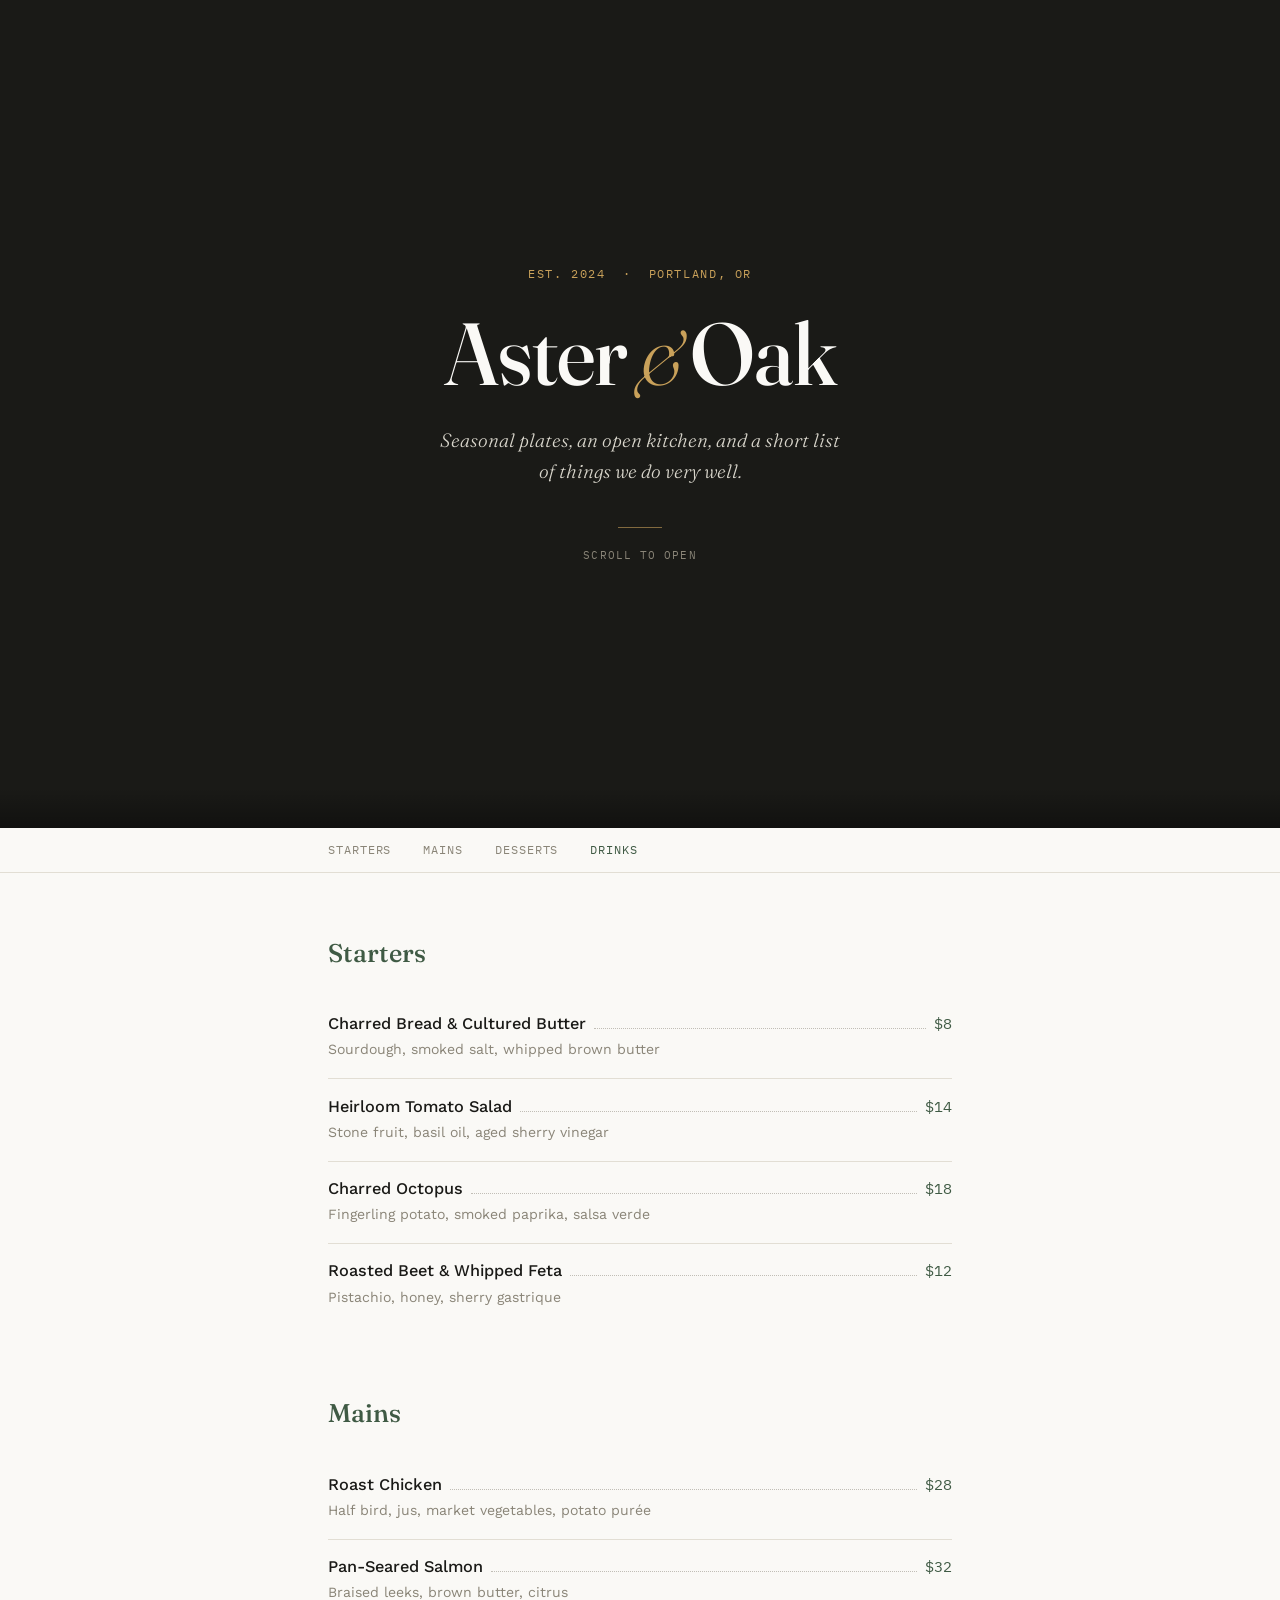
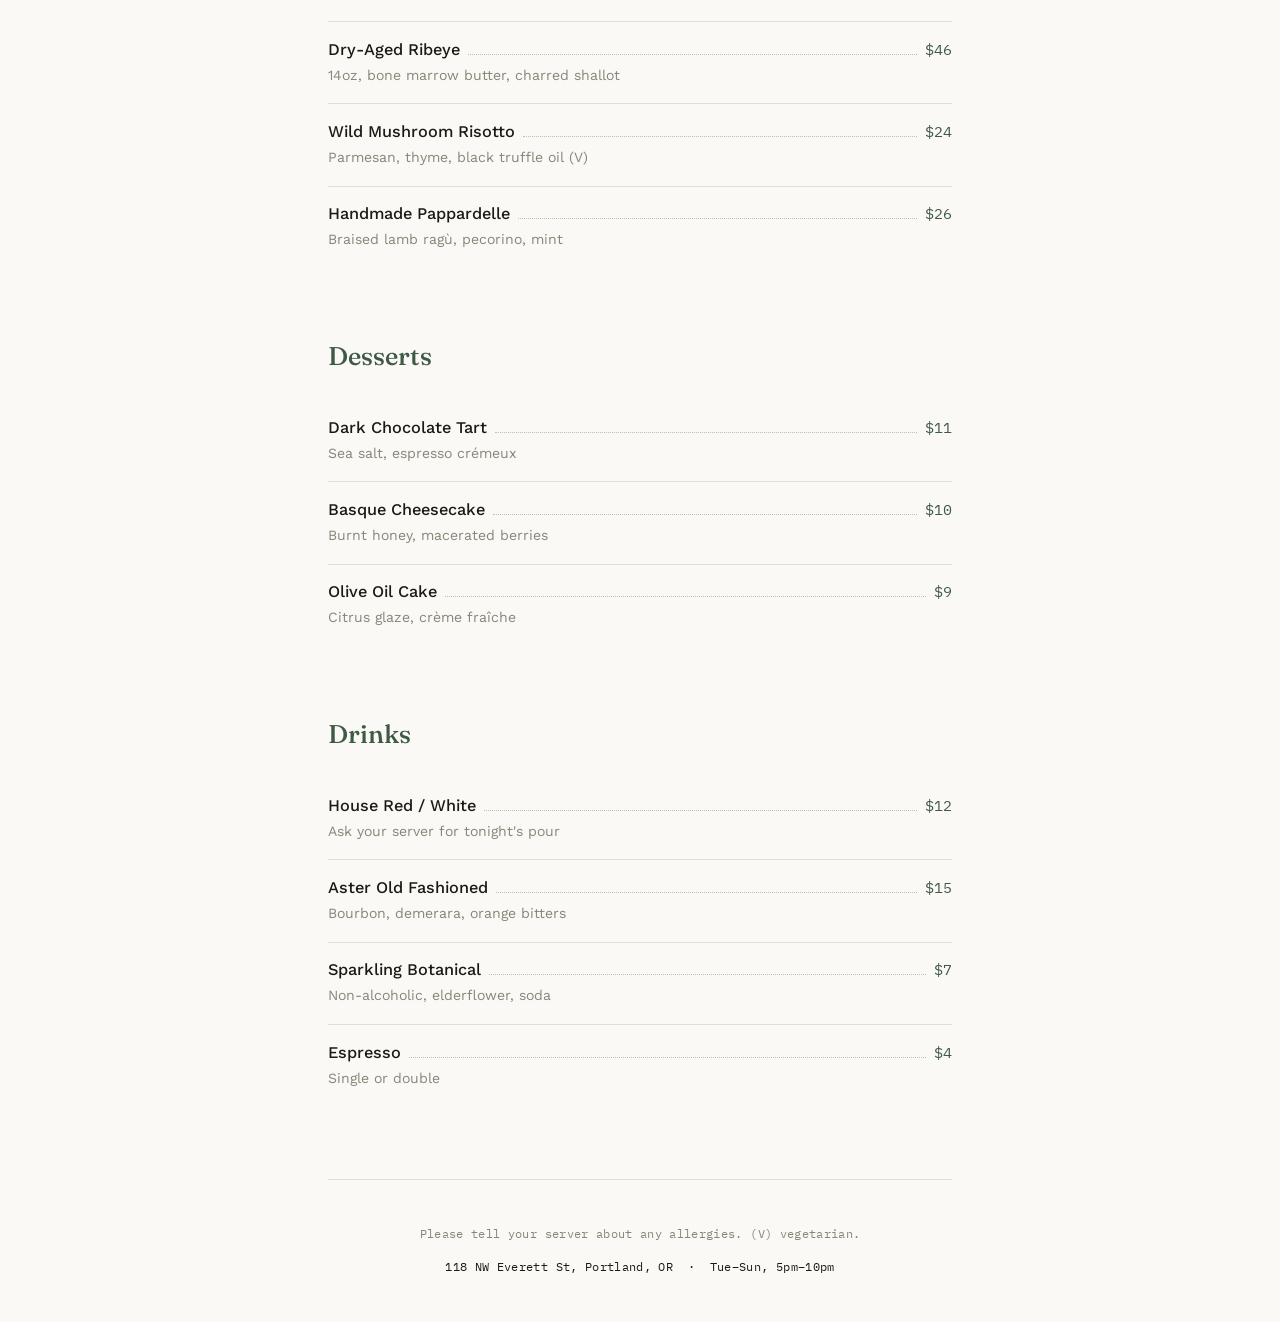
==== index.html @ d6ff68ac "my first commit for cafe" ====
<!DOCTYPE html>
<html lang="en">
<head>
<meta charset="UTF-8">
<meta name="viewport" content="width=device-width, initial-scale=1.0">
<title>Aster &amp; Oak — Menu</title>
<meta name="description" content="Menu for Aster & Oak">
<link rel="preconnect" href="https://fonts.googleapis.com">
<link rel="preconnect" href="https://fonts.gstatic.com" crossorigin>
<link href="https://fonts.googleapis.com/css2?family=Fraunces:ital,opsz,wght@0,9..144,300;0,9..144,500;0,9..144,600;1,9..144,400&family=Work+Sans:wght@400;500;600&family=IBM+Plex+Mono:wght@400;500&display=swap" rel="stylesheet">
<link rel="stylesheet" href="styles.css">
</head>
<body>

<!-- COVER -->
<header class="cover">
  <div class="cover-inner">
    <p class="eyebrow">Est. 2024 &nbsp;·&nbsp; Portland, OR</p>
    <h1 class="cover-title">Aster<span class="amp">&amp;</span>Oak</h1>
    <p class="cover-tagline">Seasonal plates, an open kitchen, and a short list of things we do very well.</p>
    <div class="cover-rule" aria-hidden="true"></div>
    <p class="cover-hint">Scroll to open</p>
  </div>
</header>

<!-- NAV -->
<nav class="menu-nav" aria-label="Menu sections">
  <div class="menu-nav-inner">
    <a href="#starters">Starters</a>
    <a href="#mains">Mains</a>
    <a href="#desserts">Desserts</a>
    <a href="#drinks">Drinks</a>
  </div>
</nav>

<!-- PAGES -->
<main class="pages">

  <section id="starters" class="menu-section">
    <h2 class="section-title">Starters</h2>
    <ul class="menu-list">
      <li class="menu-item">
        <div class="menu-item-head">
          <span class="menu-item-name">Charred Bread &amp; Cultured Butter</span>
          <span class="dots" aria-hidden="true"></span>
          <span class="menu-item-price">$8</span>
        </div>
        <p class="menu-item-desc">Sourdough, smoked salt, whipped brown butter</p>
      </li>
      <li class="menu-item">
        <div class="menu-item-head">
          <span class="menu-item-name">Heirloom Tomato Salad</span>
          <span class="dots" aria-hidden="true"></span>
          <span class="menu-item-price">$14</span>
        </div>
        <p class="menu-item-desc">Stone fruit, basil oil, aged sherry vinegar</p>
      </li>
      <li class="menu-item">
        <div class="menu-item-head">
          <span class="menu-item-name">Charred Octopus</span>
          <span class="dots" aria-hidden="true"></span>
          <span class="menu-item-price">$18</span>
        </div>
        <p class="menu-item-desc">Fingerling potato, smoked paprika, salsa verde</p>
      </li>
      <li class="menu-item">
        <div class="menu-item-head">
          <span class="menu-item-name">Roasted Beet &amp; Whipped Feta</span>
          <span class="dots" aria-hidden="true"></span>
          <span class="menu-item-price">$12</span>
        </div>
        <p class="menu-item-desc">Pistachio, honey, sherry gastrique</p>
      </li>
    </ul>
  </section>

  <section id="mains" class="menu-section">
    <h2 class="section-title">Mains</h2>
    <ul class="menu-list">
      <li class="menu-item">
        <div class="menu-item-head">
          <span class="menu-item-name">Roast Chicken</span>
          <span class="dots" aria-hidden="true"></span>
          <span class="menu-item-price">$28</span>
        </div>
        <p class="menu-item-desc">Half bird, jus, market vegetables, potato purée</p>
      </li>
      <li class="menu-item">
        <div class="menu-item-head">
          <span class="menu-item-name">Pan-Seared Salmon</span>
          <span class="dots" aria-hidden="true"></span>
          <span class="menu-item-price">$32</span>
        </div>
        <p class="menu-item-desc">Braised leeks, brown butter, citrus</p>
      </li>
      <li class="menu-item">
        <div class="menu-item-head">
          <span class="menu-item-name">Dry-Aged Ribeye</span>
          <span class="dots" aria-hidden="true"></span>
          <span class="menu-item-price">$46</span>
        </div>
        <p class="menu-item-desc">14oz, bone marrow butter, charred shallot</p>
      </li>
      <li class="menu-item">
        <div class="menu-item-head">
          <span class="menu-item-name">Wild Mushroom Risotto</span>
          <span class="dots" aria-hidden="true"></span>
          <span class="menu-item-price">$24</span>
        </div>
        <p class="menu-item-desc">Parmesan, thyme, black truffle oil (V)</p>
      </li>
      <li class="menu-item">
        <div class="menu-item-head">
          <span class="menu-item-name">Handmade Pappardelle</span>
          <span class="dots" aria-hidden="true"></span>
          <span class="menu-item-price">$26</span>
        </div>
        <p class="menu-item-desc">Braised lamb ragù, pecorino, mint</p>
      </li>
    </ul>
  </section>

  <section id="desserts" class="menu-section">
    <h2 class="section-title">Desserts</h2>
    <ul class="menu-list">
      <li class="menu-item">
        <div class="menu-item-head">
          <span class="menu-item-name">Dark Chocolate Tart</span>
          <span class="dots" aria-hidden="true"></span>
          <span class="menu-item-price">$11</span>
        </div>
        <p class="menu-item-desc">Sea salt, espresso crémeux</p>
      </li>
      <li class="menu-item">
        <div class="menu-item-head">
          <span class="menu-item-name">Basque Cheesecake</span>
          <span class="dots" aria-hidden="true"></span>
          <span class="menu-item-price">$10</span>
        </div>
        <p class="menu-item-desc">Burnt honey, macerated berries</p>
      </li>
      <li class="menu-item">
        <div class="menu-item-head">
          <span class="menu-item-name">Olive Oil Cake</span>
          <span class="dots" aria-hidden="true"></span>
          <span class="menu-item-price">$9</span>
        </div>
        <p class="menu-item-desc">Citrus glaze, crème fraîche</p>
      </li>
    </ul>
  </section>

  <section id="drinks" class="menu-section">
    <h2 class="section-title">Drinks</h2>
    <ul class="menu-list">
      <li class="menu-item">
        <div class="menu-item-head">
          <span class="menu-item-name">House Red / White</span>
          <span class="dots" aria-hidden="true"></span>
          <span class="menu-item-price">$12</span>
        </div>
        <p class="menu-item-desc">Ask your server for tonight's pour</p>
      </li>
      <li class="menu-item">
        <div class="menu-item-head">
          <span class="menu-item-name">Aster Old Fashioned</span>
          <span class="dots" aria-hidden="true"></span>
          <span class="menu-item-price">$15</span>
        </div>
        <p class="menu-item-desc">Bourbon, demerara, orange bitters</p>
      </li>
      <li class="menu-item">
        <div class="menu-item-head">
          <span class="menu-item-name">Sparkling Botanical</span>
          <span class="dots" aria-hidden="true"></span>
          <span class="menu-item-price">$7</span>
        </div>
        <p class="menu-item-desc">Non-alcoholic, elderflower, soda</p>
      </li>
      <li class="menu-item">
        <div class="menu-item-head">
          <span class="menu-item-name">Espresso</span>
          <span class="dots" aria-hidden="true"></span>
          <span class="menu-item-price">$4</span>
        </div>
        <p class="menu-item-desc">Single or double</p>
      </li>
    </ul>
  </section>

  <footer class="menu-footer">
    <p>Please tell your server about any allergies. (V) vegetarian.</p>
    <p class="menu-footer-address">118 NW Everett St, Portland, OR &nbsp;·&nbsp; Tue–Sun, 5pm–10pm</p>
  </footer>

</main>

<script src="script.js"></script>
</body>
</html>
---- styles.css ----
:root {
  --ink: #1a1a17;
  --paper: #faf9f6;
  --paper-warm: #f3f1ea;
  --accent: #3f5a44;      /* deep forest green */
  --accent-soft: #c9a15a; /* muted brass, used sparingly */
  --muted: #8a8578;
  --line: #e2ded4;
  --serif: "Fraunces", Georgia, serif;
  --sans: "Work Sans", -apple-system, BlinkMacSystemFont, sans-serif;
  --mono: "IBM Plex Mono", "Courier New", monospace;
}

* { box-sizing: border-box; }

html { scroll-behavior: smooth; }

@media (prefers-reduced-motion: reduce) {
  html { scroll-behavior: auto; }
  * { animation-duration: 0.001ms !important; animation-iteration-count: 1 !important; transition-duration: 0.001ms !important; }
}

body {
  margin: 0;
  background: var(--paper);
  color: var(--ink);
  font-family: var(--sans);
  -webkit-font-smoothing: antialiased;
}

a { color: inherit; }

/* ---------- COVER ---------- */

.cover {
  background: var(--ink);
  color: var(--paper);
  min-height: 92vh;
  display: flex;
  align-items: center;
  justify-content: center;
  padding: 8vh 1.5rem;
  position: relative;
}

.cover::after {
  /* page-edge shadow suggesting the cover is about to lift */
  content: "";
  position: absolute;
  left: 0; right: 0; bottom: 0;
  height: 40px;
  background: linear-gradient(to bottom, transparent, rgba(0,0,0,0.35));
  pointer-events: none;
}

.cover-inner {
  text-align: center;
  max-width: 32rem;
}

.eyebrow {
  font-family: var(--mono);
  font-size: 0.72rem;
  letter-spacing: 0.14em;
  text-transform: uppercase;
  color: var(--accent-soft);
  margin: 0 0 1.75rem;
}

.cover-title {
  font-family: var(--serif);
  font-weight: 500;
  font-size: clamp(3rem, 11vw, 5.5rem);
  line-height: 1;
  margin: 0;
  letter-spacing: -0.01em;
}

.cover-title .amp {
  font-style: italic;
  font-weight: 300;
  color: var(--accent-soft);
  padding: 0 0.12em;
  font-size: 0.85em;
}

.cover-tagline {
  font-family: var(--serif);
  font-style: italic;
  font-weight: 300;
  font-size: clamp(1rem, 2.4vw, 1.2rem);
  color: #d8d5cb;
  margin: 1.75rem auto 0;
  max-width: 26rem;
  line-height: 1.6;
}

.cover-rule {
  width: 44px;
  height: 1px;
  background: var(--accent-soft);
  opacity: 0.6;
  margin: 2.5rem auto 1.25rem;
}

.cover-hint {
  font-family: var(--mono);
  font-size: 0.68rem;
  letter-spacing: 0.1em;
  text-transform: uppercase;
  color: var(--muted);
  margin: 0;
}

/* ---------- NAV ---------- */

.menu-nav {
  position: sticky;
  top: 0;
  z-index: 10;
  background: var(--paper);
  border-bottom: 1px solid var(--line);
}

.menu-nav-inner {
  max-width: 42rem;
  margin: 0 auto;
  display: flex;
  gap: clamp(1rem, 4vw, 2rem);
  padding: 0.9rem 1.5rem;
  overflow-x: auto;
  -ms-overflow-style: none;
  scrollbar-width: none;
}

.menu-nav-inner::-webkit-scrollbar { display: none; }

.menu-nav-inner a {
  font-family: var(--mono);
  font-size: 0.72rem;
  letter-spacing: 0.08em;
  text-transform: uppercase;
  text-decoration: none;
  color: var(--muted);
  white-space: nowrap;
  transition: color 0.2s ease;
}

.menu-nav-inner a:hover,
.menu-nav-inner a:focus-visible {
  color: var(--accent);
}

/* ---------- PAGES ---------- */

.pages {
  max-width: 42rem;
  margin: 0 auto;
  padding: 4rem 1.5rem 2rem;
}

.menu-section {
  margin-bottom: 4.5rem;
  scroll-margin-top: 4rem;
  opacity: 0;
  transform: translateY(14px);
  animation: rise 0.6s ease forwards;
}

.menu-section:nth-of-type(1) { animation-delay: 0.02s; }
.menu-section:nth-of-type(2) { animation-delay: 0.05s; }
.menu-section:nth-of-type(3) { animation-delay: 0.08s; }
.menu-section:nth-of-type(4) { animation-delay: 0.1s; }

@keyframes rise {
  to { opacity: 1; transform: translateY(0); }
}

.section-title {
  font-family: var(--serif);
  font-weight: 500;
  font-size: 1.6rem;
  margin: 0 0 1.75rem;
  color: var(--accent);
}

.menu-list {
  list-style: none;
  margin: 0;
  padding: 0;
}

.menu-item {
  padding: 1.1rem 0;
  border-bottom: 1px solid var(--line);
}

.menu-item:last-child { border-bottom: none; }

.menu-item-head {
  display: flex;
  align-items: baseline;
  gap: 0.5rem;
}

.menu-item-name {
  font-family: var(--sans);
  font-weight: 500;
  font-size: 1.02rem;
  flex-shrink: 0;
}

.dots {
  flex: 1 1 auto;
  border-bottom: 1px dotted var(--muted);
  opacity: 0.5;
  margin-bottom: 0.28em;
  min-width: 1rem;
}

.menu-item-price {
  font-family: var(--mono);
  font-size: 0.92rem;
  flex-shrink: 0;
  color: var(--accent);
}

.menu-item-desc {
  font-family: var(--sans);
  font-weight: 400;
  font-size: 0.88rem;
  color: var(--muted);
  margin: 0.35rem 0 0;
  line-height: 1.5;
}

/* ---------- FOOTER ---------- */

.menu-footer {
  border-top: 1px solid var(--line);
  padding-top: 2rem;
  margin-top: 1rem;
  text-align: center;
  font-family: var(--mono);
  font-size: 0.72rem;
  letter-spacing: 0.03em;
  color: var(--muted);
  line-height: 1.9;
}

.menu-footer-address { color: var(--ink); }

/* ---------- FOCUS STATES ---------- */

a:focus-visible {
  outline: 2px solid var(--accent);
  outline-offset: 3px;
}
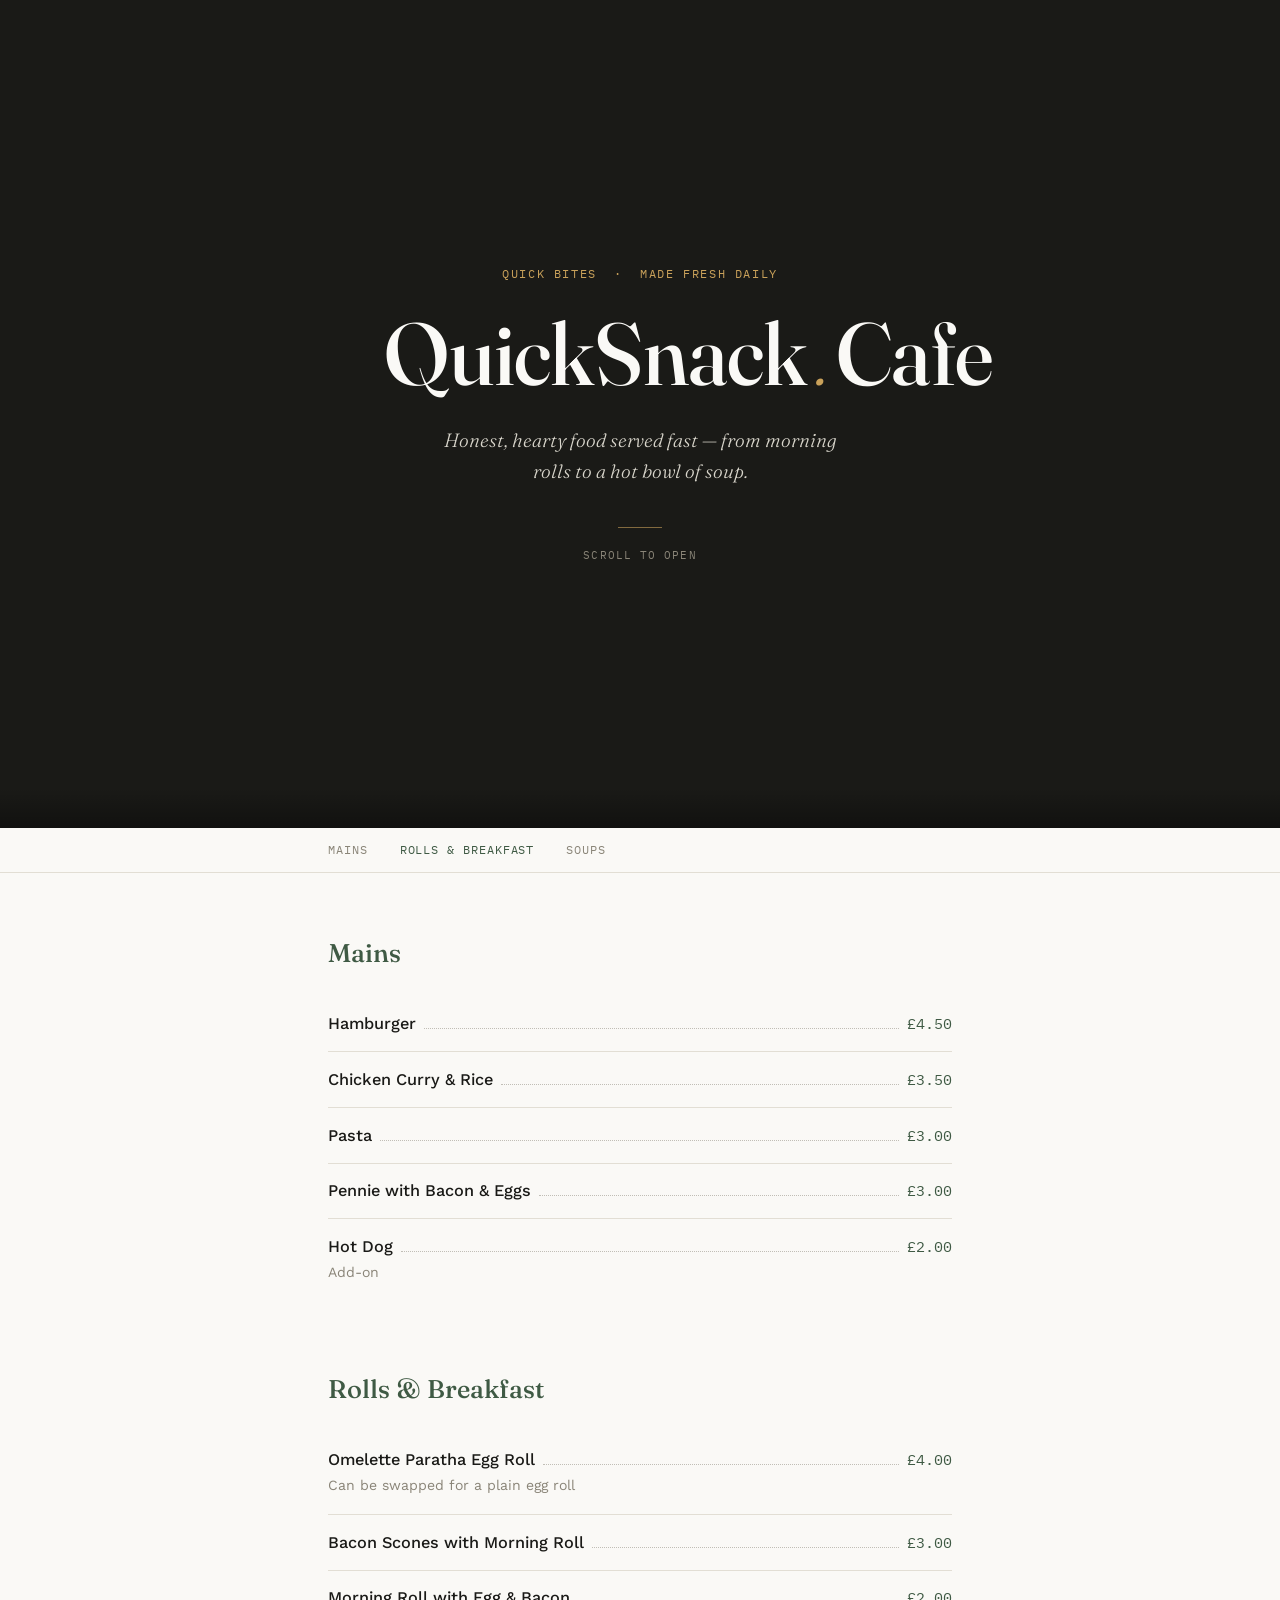
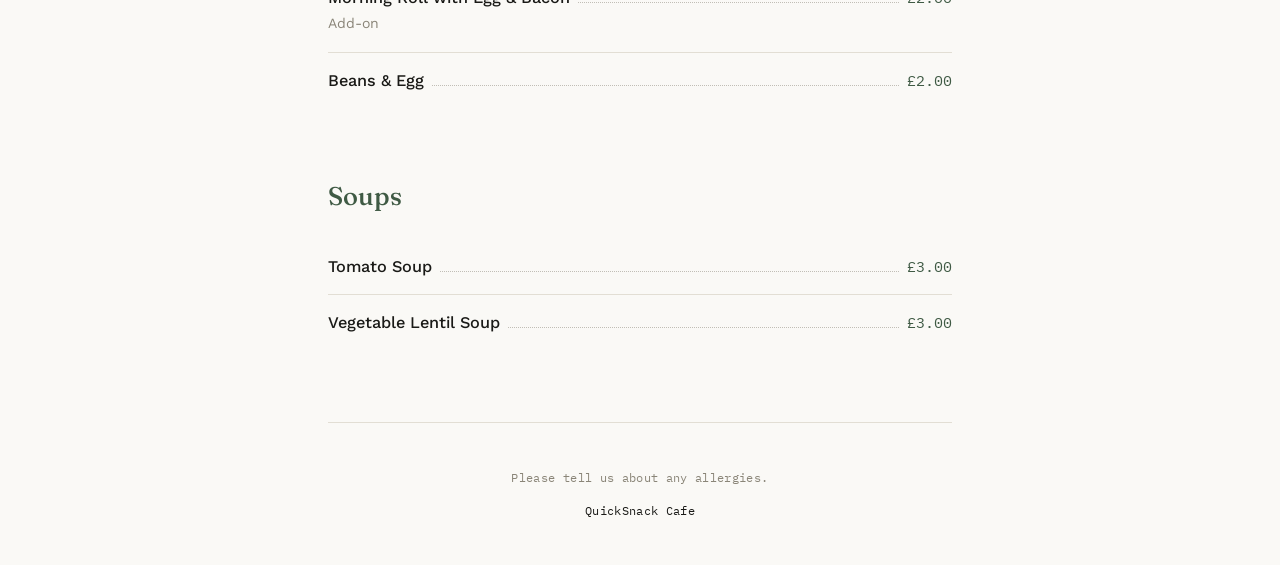
==== commit d850f366: "changes for quicksnack cafe This is my first commit with the basic changes to test static site" ====
--- a/index.html
+++ b/index.html
@@ -1,200 +1,150 @@
-<!DOCTYPE html>
+<!doctype html>
 <html lang="en">
-<head>
-<meta charset="UTF-8">
-<meta name="viewport" content="width=device-width, initial-scale=1.0">
-<title>Aster &amp; Oak — Menu</title>
-<meta name="description" content="Menu for Aster & Oak">
-<link rel="preconnect" href="https://fonts.googleapis.com">
-<link rel="preconnect" href="https://fonts.gstatic.com" crossorigin>
-<link href="https://fonts.googleapis.com/css2?family=Fraunces:ital,opsz,wght@0,9..144,300;0,9..144,500;0,9..144,600;1,9..144,400&family=Work+Sans:wght@400;500;600&family=IBM+Plex+Mono:wght@400;500&display=swap" rel="stylesheet">
-<link rel="stylesheet" href="styles.css">
-</head>
-<body>
+  <head>
+    <meta charset="UTF-8" />
+    <meta name="viewport" content="width=device-width, initial-scale=1.0" />
+    <title>QuickSnack Cafe — Menu</title>
+    <meta name="description" content="Menu for QuickSnack Cafe" />
+    <link rel="preconnect" href="https://fonts.googleapis.com" />
+    <link rel="preconnect" href="https://fonts.gstatic.com" crossorigin />
+    <link
+      href="https://fonts.googleapis.com/css2?family=Fraunces:ital,opsz,wght@0,9..144,300;0,9..144,500;0,9..144,600;1,9..144,400&family=Work+Sans:wght@400;500;600&family=IBM+Plex+Mono:wght@400;500&display=swap"
+      rel="stylesheet"
+    />
+    <link rel="stylesheet" href="styles.css" />
+  </head>
+  <body>
+    <!-- COVER -->
+    <header class="cover">
+      <div class="cover-inner">
+        <p class="eyebrow">Quick bites &nbsp;·&nbsp; Made fresh daily</p>
+        <h1 class="cover-title">QuickSnack<span class="amp">.</span>Cafe</h1>
+        <p class="cover-tagline">
+          Honest, hearty food served fast — from morning rolls to a hot bowl of
+          soup.
+        </p>
+        <div class="cover-rule" aria-hidden="true"></div>
+        <p class="cover-hint">Scroll to open</p>
+      </div>
+    </header>
 
-<!-- COVER -->
-<header class="cover">
-  <div class="cover-inner">
-    <p class="eyebrow">Est. 2024 &nbsp;·&nbsp; Portland, OR</p>
-    <h1 class="cover-title">Aster<span class="amp">&amp;</span>Oak</h1>
-    <p class="cover-tagline">Seasonal plates, an open kitchen, and a short list of things we do very well.</p>
-    <div class="cover-rule" aria-hidden="true"></div>
-    <p class="cover-hint">Scroll to open</p>
-  </div>
-</header>
+    <!-- NAV -->
+    <nav class="menu-nav" aria-label="Menu sections">
+      <div class="menu-nav-inner">
+        <a href="#mains">Mains</a>
+        <a href="#rolls">Rolls &amp; Breakfast</a>
+        <a href="#soups">Soups</a>
+      </div>
+    </nav>
 
-<!-- NAV -->
-<nav class="menu-nav" aria-label="Menu sections">
-  <div class="menu-nav-inner">
-    <a href="#starters">Starters</a>
-    <a href="#mains">Mains</a>
-    <a href="#desserts">Desserts</a>
-    <a href="#drinks">Drinks</a>
-  </div>
-</nav>
+    <!-- PAGES -->
+    <main class="pages">
+      <section id="mains" class="menu-section">
+        <h2 class="section-title">Mains</h2>
+        <ul class="menu-list">
+          <li class="menu-item">
+            <div class="menu-item-head">
+              <span class="menu-item-name">Hamburger</span>
+              <span class="dots" aria-hidden="true"></span>
+              <span class="menu-item-price">£4.50</span>
+            </div>
+          </li>
+          <li class="menu-item">
+            <div class="menu-item-head">
+              <span class="menu-item-name">Chicken Curry &amp; Rice</span>
+              <span class="dots" aria-hidden="true"></span>
+              <span class="menu-item-price">£3.50</span>
+            </div>
+          </li>
+          <li class="menu-item">
+            <div class="menu-item-head">
+              <span class="menu-item-name">Pasta</span>
+              <span class="dots" aria-hidden="true"></span>
+              <span class="menu-item-price">£3.00</span>
+            </div>
+          </li>
+          <li class="menu-item">
+            <div class="menu-item-head">
+              <span class="menu-item-name">Pennie with Bacon &amp; Eggs</span>
+              <span class="dots" aria-hidden="true"></span>
+              <span class="menu-item-price">£3.00</span>
+            </div>
+          </li>
+          <li class="menu-item">
+            <div class="menu-item-head">
+              <span class="menu-item-name">Hot Dog</span>
+              <span class="dots" aria-hidden="true"></span>
+              <span class="menu-item-price">£2.00</span>
+            </div>
+            <p class="menu-item-desc">Add-on</p>
+          </li>
+        </ul>
+      </section>
 
-<!-- PAGES -->
-<main class="pages">
+      <section id="rolls" class="menu-section">
+        <h2 class="section-title">Rolls &amp; Breakfast</h2>
+        <ul class="menu-list">
+          <li class="menu-item">
+            <div class="menu-item-head">
+              <span class="menu-item-name">Omelette Paratha Egg Roll</span>
+              <span class="dots" aria-hidden="true"></span>
+              <span class="menu-item-price">£4.00</span>
+            </div>
+            <p class="menu-item-desc">Can be swapped for a plain egg roll</p>
+          </li>
+          <li class="menu-item">
+            <div class="menu-item-head">
+              <span class="menu-item-name">Bacon Scones with Morning Roll</span>
+              <span class="dots" aria-hidden="true"></span>
+              <span class="menu-item-price">£3.00</span>
+            </div>
+          </li>
+          <li class="menu-item">
+            <div class="menu-item-head">
+              <span class="menu-item-name"
+                >Morning Roll with Egg &amp; Bacon</span
+              >
+              <span class="dots" aria-hidden="true"></span>
+              <span class="menu-item-price">£2.00</span>
+            </div>
+            <p class="menu-item-desc">Add-on</p>
+          </li>
+          <li class="menu-item">
+            <div class="menu-item-head">
+              <span class="menu-item-name">Beans &amp; Egg</span>
+              <span class="dots" aria-hidden="true"></span>
+              <span class="menu-item-price">£2.00</span>
+            </div>
+          </li>
+        </ul>
+      </section>
 
-  <section id="starters" class="menu-section">
-    <h2 class="section-title">Starters</h2>
-    <ul class="menu-list">
-      <li class="menu-item">
-        <div class="menu-item-head">
-          <span class="menu-item-name">Charred Bread &amp; Cultured Butter</span>
-          <span class="dots" aria-hidden="true"></span>
-          <span class="menu-item-price">$8</span>
-        </div>
-        <p class="menu-item-desc">Sourdough, smoked salt, whipped brown butter</p>
-      </li>
-      <li class="menu-item">
-        <div class="menu-item-head">
-          <span class="menu-item-name">Heirloom Tomato Salad</span>
-          <span class="dots" aria-hidden="true"></span>
-          <span class="menu-item-price">$14</span>
-        </div>
-        <p class="menu-item-desc">Stone fruit, basil oil, aged sherry vinegar</p>
-      </li>
-      <li class="menu-item">
-        <div class="menu-item-head">
-          <span class="menu-item-name">Charred Octopus</span>
-          <span class="dots" aria-hidden="true"></span>
-          <span class="menu-item-price">$18</span>
-        </div>
-        <p class="menu-item-desc">Fingerling potato, smoked paprika, salsa verde</p>
-      </li>
-      <li class="menu-item">
-        <div class="menu-item-head">
-          <span class="menu-item-name">Roasted Beet &amp; Whipped Feta</span>
-          <span class="dots" aria-hidden="true"></span>
-          <span class="menu-item-price">$12</span>
-        </div>
-        <p class="menu-item-desc">Pistachio, honey, sherry gastrique</p>
-      </li>
-    </ul>
-  </section>
+      <section id="soups" class="menu-section">
+        <h2 class="section-title">Soups</h2>
+        <ul class="menu-list">
+          <li class="menu-item">
+            <div class="menu-item-head">
+              <span class="menu-item-name">Tomato Soup</span>
+              <span class="dots" aria-hidden="true"></span>
+              <span class="menu-item-price">£3.00</span>
+            </div>
+          </li>
+          <li class="menu-item">
+            <div class="menu-item-head">
+              <span class="menu-item-name">Vegetable Lentil Soup</span>
+              <span class="dots" aria-hidden="true"></span>
+              <span class="menu-item-price">£3.00</span>
+            </div>
+          </li>
+        </ul>
+      </section>
 
-  <section id="mains" class="menu-section">
-    <h2 class="section-title">Mains</h2>
-    <ul class="menu-list">
-      <li class="menu-item">
-        <div class="menu-item-head">
-          <span class="menu-item-name">Roast Chicken</span>
-          <span class="dots" aria-hidden="true"></span>
-          <span class="menu-item-price">$28</span>
-        </div>
-        <p class="menu-item-desc">Half bird, jus, market vegetables, potato purée</p>
-      </li>
-      <li class="menu-item">
-        <div class="menu-item-head">
-          <span class="menu-item-name">Pan-Seared Salmon</span>
-          <span class="dots" aria-hidden="true"></span>
-          <span class="menu-item-price">$32</span>
-        </div>
-        <p class="menu-item-desc">Braised leeks, brown butter, citrus</p>
-      </li>
-      <li class="menu-item">
-        <div class="menu-item-head">
-          <span class="menu-item-name">Dry-Aged Ribeye</span>
-          <span class="dots" aria-hidden="true"></span>
-          <span class="menu-item-price">$46</span>
-        </div>
-        <p class="menu-item-desc">14oz, bone marrow butter, charred shallot</p>
-      </li>
-      <li class="menu-item">
-        <div class="menu-item-head">
-          <span class="menu-item-name">Wild Mushroom Risotto</span>
-          <span class="dots" aria-hidden="true"></span>
-          <span class="menu-item-price">$24</span>
-        </div>
-        <p class="menu-item-desc">Parmesan, thyme, black truffle oil (V)</p>
-      </li>
-      <li class="menu-item">
-        <div class="menu-item-head">
-          <span class="menu-item-name">Handmade Pappardelle</span>
-          <span class="dots" aria-hidden="true"></span>
-          <span class="menu-item-price">$26</span>
-        </div>
-        <p class="menu-item-desc">Braised lamb ragù, pecorino, mint</p>
-      </li>
-    </ul>
-  </section>
+      <footer class="menu-footer">
+        <p>Please tell us about any allergies.</p>
+        <p class="menu-footer-address">QuickSnack Cafe</p>
+      </footer>
+    </main>
 
-  <section id="desserts" class="menu-section">
-    <h2 class="section-title">Desserts</h2>
-    <ul class="menu-list">
-      <li class="menu-item">
-        <div class="menu-item-head">
-          <span class="menu-item-name">Dark Chocolate Tart</span>
-          <span class="dots" aria-hidden="true"></span>
-          <span class="menu-item-price">$11</span>
-        </div>
-        <p class="menu-item-desc">Sea salt, espresso crémeux</p>
-      </li>
-      <li class="menu-item">
-        <div class="menu-item-head">
-          <span class="menu-item-name">Basque Cheesecake</span>
-          <span class="dots" aria-hidden="true"></span>
-          <span class="menu-item-price">$10</span>
-        </div>
-        <p class="menu-item-desc">Burnt honey, macerated berries</p>
-      </li>
-      <li class="menu-item">
-        <div class="menu-item-head">
-          <span class="menu-item-name">Olive Oil Cake</span>
-          <span class="dots" aria-hidden="true"></span>
-          <span class="menu-item-price">$9</span>
-        </div>
-        <p class="menu-item-desc">Citrus glaze, crème fraîche</p>
-      </li>
-    </ul>
-  </section>
-
-  <section id="drinks" class="menu-section">
-    <h2 class="section-title">Drinks</h2>
-    <ul class="menu-list">
-      <li class="menu-item">
-        <div class="menu-item-head">
-          <span class="menu-item-name">House Red / White</span>
-          <span class="dots" aria-hidden="true"></span>
-          <span class="menu-item-price">$12</span>
-        </div>
-        <p class="menu-item-desc">Ask your server for tonight's pour</p>
-      </li>
-      <li class="menu-item">
-        <div class="menu-item-head">
-          <span class="menu-item-name">Aster Old Fashioned</span>
-          <span class="dots" aria-hidden="true"></span>
-          <span class="menu-item-price">$15</span>
-        </div>
-        <p class="menu-item-desc">Bourbon, demerara, orange bitters</p>
-      </li>
-      <li class="menu-item">
-        <div class="menu-item-head">
-          <span class="menu-item-name">Sparkling Botanical</span>
-          <span class="dots" aria-hidden="true"></span>
-          <span class="menu-item-price">$7</span>
-        </div>
-        <p class="menu-item-desc">Non-alcoholic, elderflower, soda</p>
-      </li>
-      <li class="menu-item">
-        <div class="menu-item-head">
-          <span class="menu-item-name">Espresso</span>
-          <span class="dots" aria-hidden="true"></span>
-          <span class="menu-item-price">$4</span>
-        </div>
-        <p class="menu-item-desc">Single or double</p>
-      </li>
-    </ul>
-  </section>
-
-  <footer class="menu-footer">
-    <p>Please tell your server about any allergies. (V) vegetarian.</p>
-    <p class="menu-footer-address">118 NW Everett St, Portland, OR &nbsp;·&nbsp; Tue–Sun, 5pm–10pm</p>
-  </footer>
-
-</main>
-
-<script src="script.js"></script>
-</body>
+    <script src="script.js"></script>
+  </body>
 </html>
--- a/styles.css
+++ b/styles.css
@@ -2,7 +2,7 @@
   --ink: #1a1a17;
   --paper: #faf9f6;
   --paper-warm: #f3f1ea;
-  --accent: #3f5a44;      /* deep forest green */
+  --accent: #3f5a44; /* deep forest green */
   --accent-soft: #c9a15a; /* muted brass, used sparingly */
   --muted: #8a8578;
   --line: #e2ded4;
@@ -11,13 +11,23 @@
   --mono: "IBM Plex Mono", "Courier New", monospace;
 }
 
-* { box-sizing: border-box; }
-
-html { scroll-behavior: smooth; }
+* {
+  box-sizing: border-box;
+}
+
+html {
+  scroll-behavior: smooth;
+}
 
 @media (prefers-reduced-motion: reduce) {
-  html { scroll-behavior: auto; }
-  * { animation-duration: 0.001ms !important; animation-iteration-count: 1 !important; transition-duration: 0.001ms !important; }
+  html {
+    scroll-behavior: auto;
+  }
+  * {
+    animation-duration: 0.001ms !important;
+    animation-iteration-count: 1 !important;
+    transition-duration: 0.001ms !important;
+  }
 }
 
 body {
@@ -28,7 +38,9 @@
   -webkit-font-smoothing: antialiased;
 }
 
-a { color: inherit; }
+a {
+  color: inherit;
+}
 
 /* ---------- COVER ---------- */
 
@@ -47,9 +59,11 @@
   /* page-edge shadow suggesting the cover is about to lift */
   content: "";
   position: absolute;
-  left: 0; right: 0; bottom: 0;
+  left: 0;
+  right: 0;
+  bottom: 0;
   height: 40px;
-  background: linear-gradient(to bottom, transparent, rgba(0,0,0,0.35));
+  background: linear-gradient(to bottom, transparent, rgba(0, 0, 0, 0.35));
   pointer-events: none;
 }
 
@@ -133,7 +147,9 @@
   scrollbar-width: none;
 }
 
-.menu-nav-inner::-webkit-scrollbar { display: none; }
+.menu-nav-inner::-webkit-scrollbar {
+  display: none;
+}
 
 .menu-nav-inner a {
   font-family: var(--mono);
@@ -167,13 +183,24 @@
   animation: rise 0.6s ease forwards;
 }
 
-.menu-section:nth-of-type(1) { animation-delay: 0.02s; }
-.menu-section:nth-of-type(2) { animation-delay: 0.05s; }
-.menu-section:nth-of-type(3) { animation-delay: 0.08s; }
-.menu-section:nth-of-type(4) { animation-delay: 0.1s; }
+.menu-section:nth-of-type(1) {
+  animation-delay: 0.02s;
+}
+.menu-section:nth-of-type(2) {
+  animation-delay: 0.05s;
+}
+.menu-section:nth-of-type(3) {
+  animation-delay: 0.08s;
+}
+.menu-section:nth-of-type(4) {
+  animation-delay: 0.1s;
+}
 
 @keyframes rise {
-  to { opacity: 1; transform: translateY(0); }
+  to {
+    opacity: 1;
+    transform: translateY(0);
+  }
 }
 
 .section-title {
@@ -195,7 +222,9 @@
   border-bottom: 1px solid var(--line);
 }
 
-.menu-item:last-child { border-bottom: none; }
+.menu-item:last-child {
+  border-bottom: none;
+}
 
 .menu-item-head {
   display: flex;
@@ -248,7 +277,9 @@
   line-height: 1.9;
 }
 
-.menu-footer-address { color: var(--ink); }
+.menu-footer-address {
+  color: var(--ink);
+}
 
 /* ---------- FOCUS STATES ---------- */
 
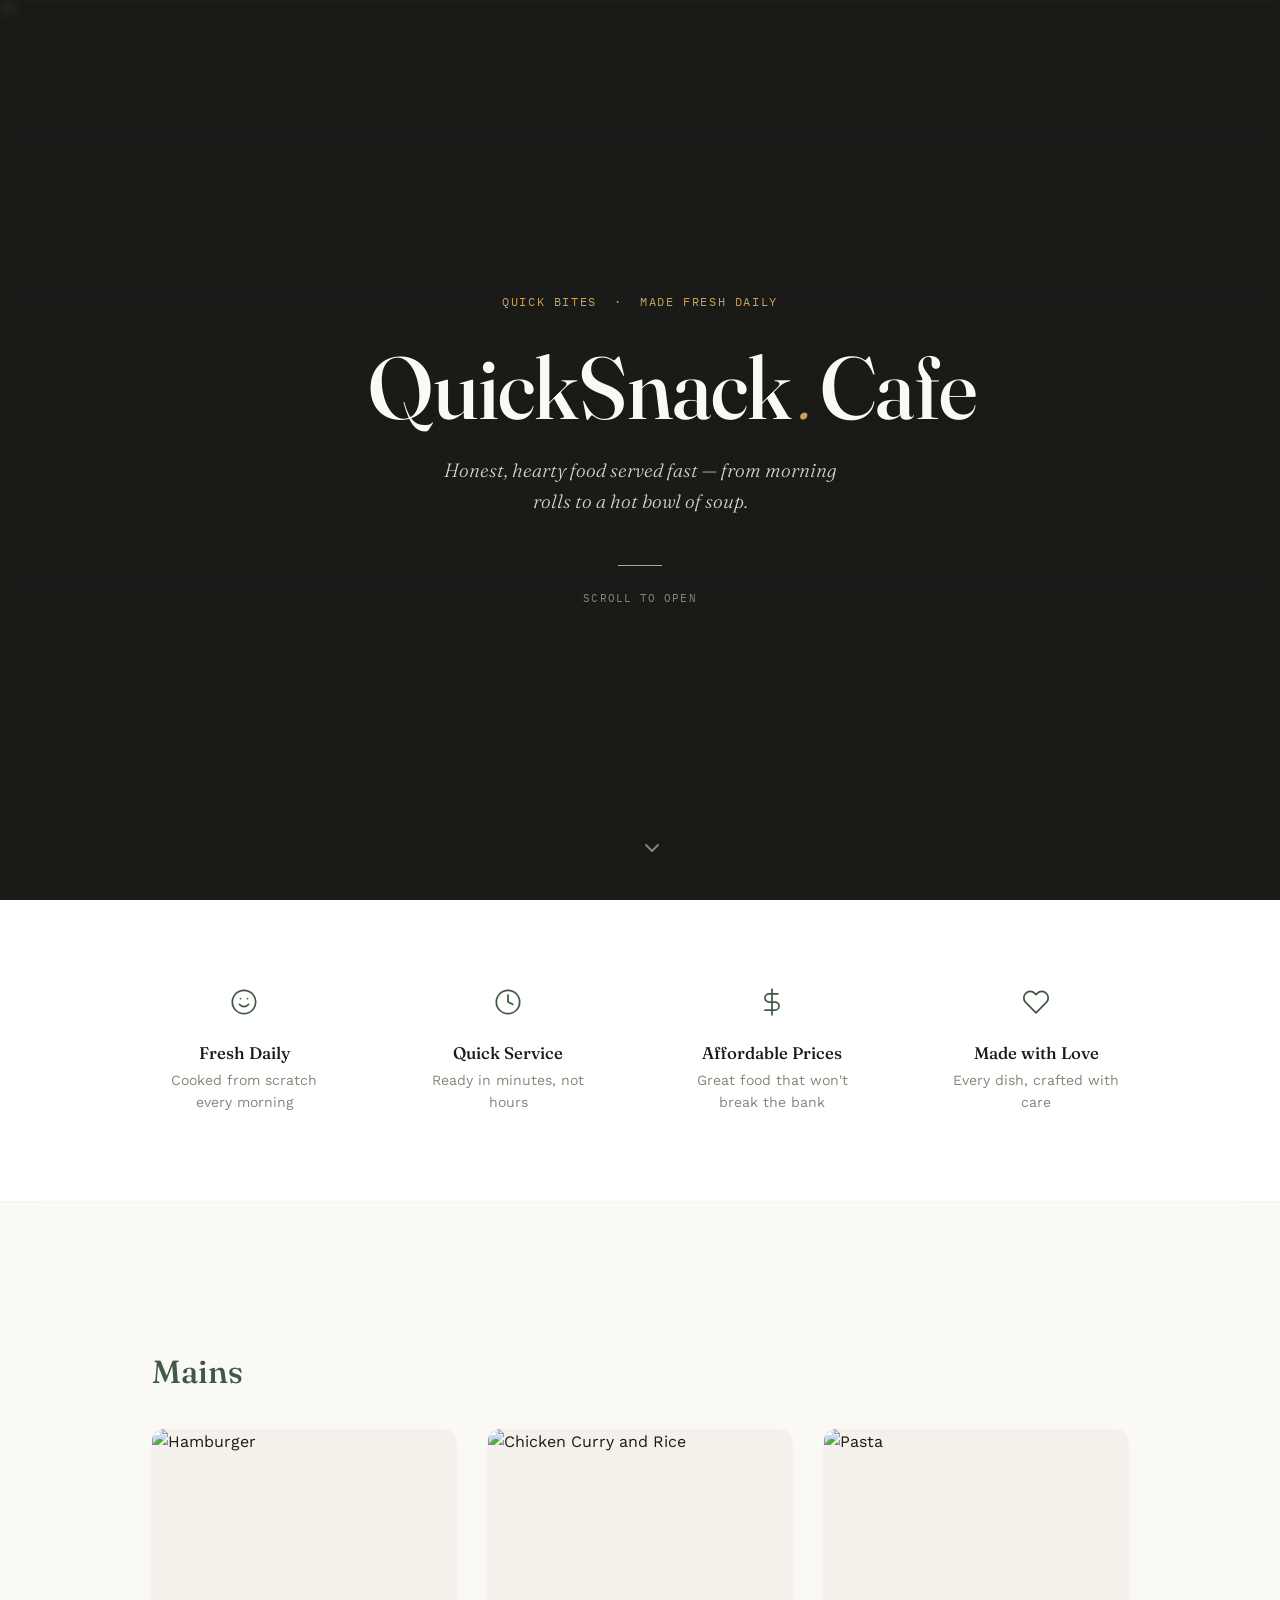
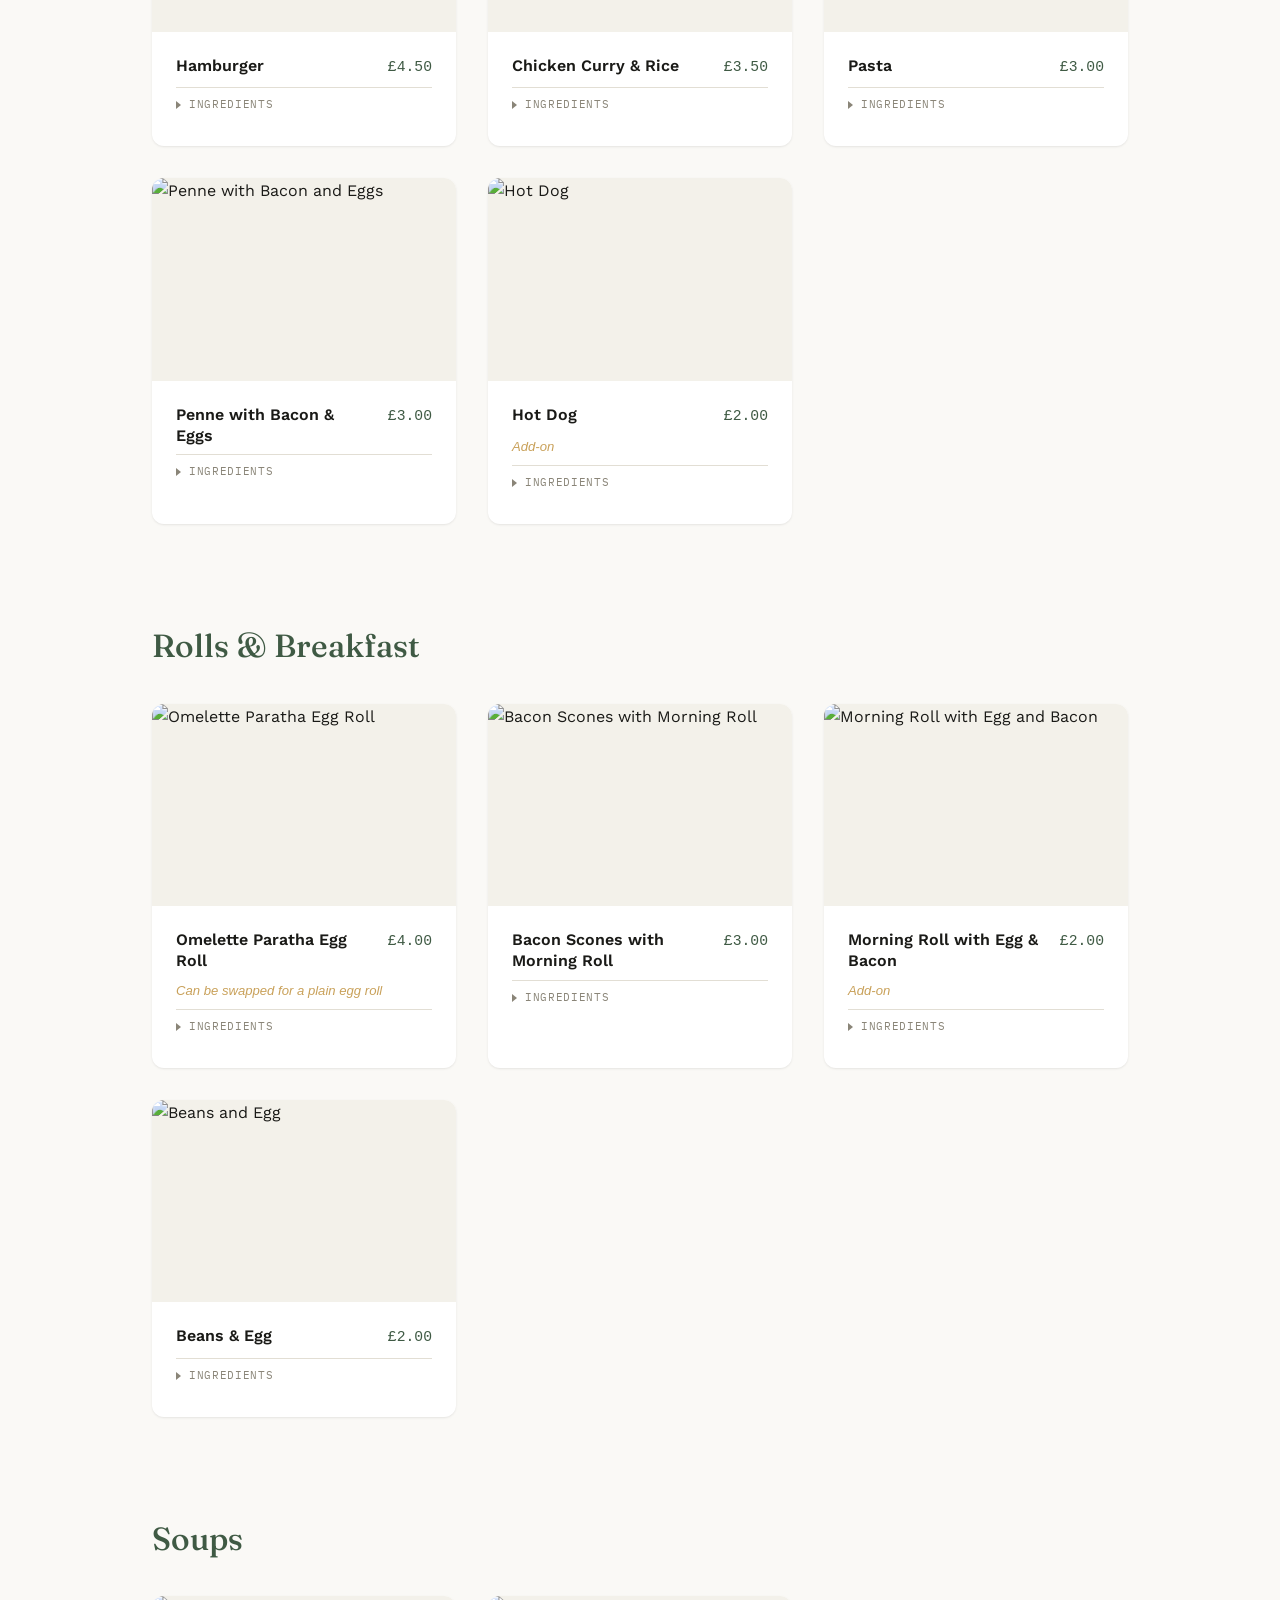
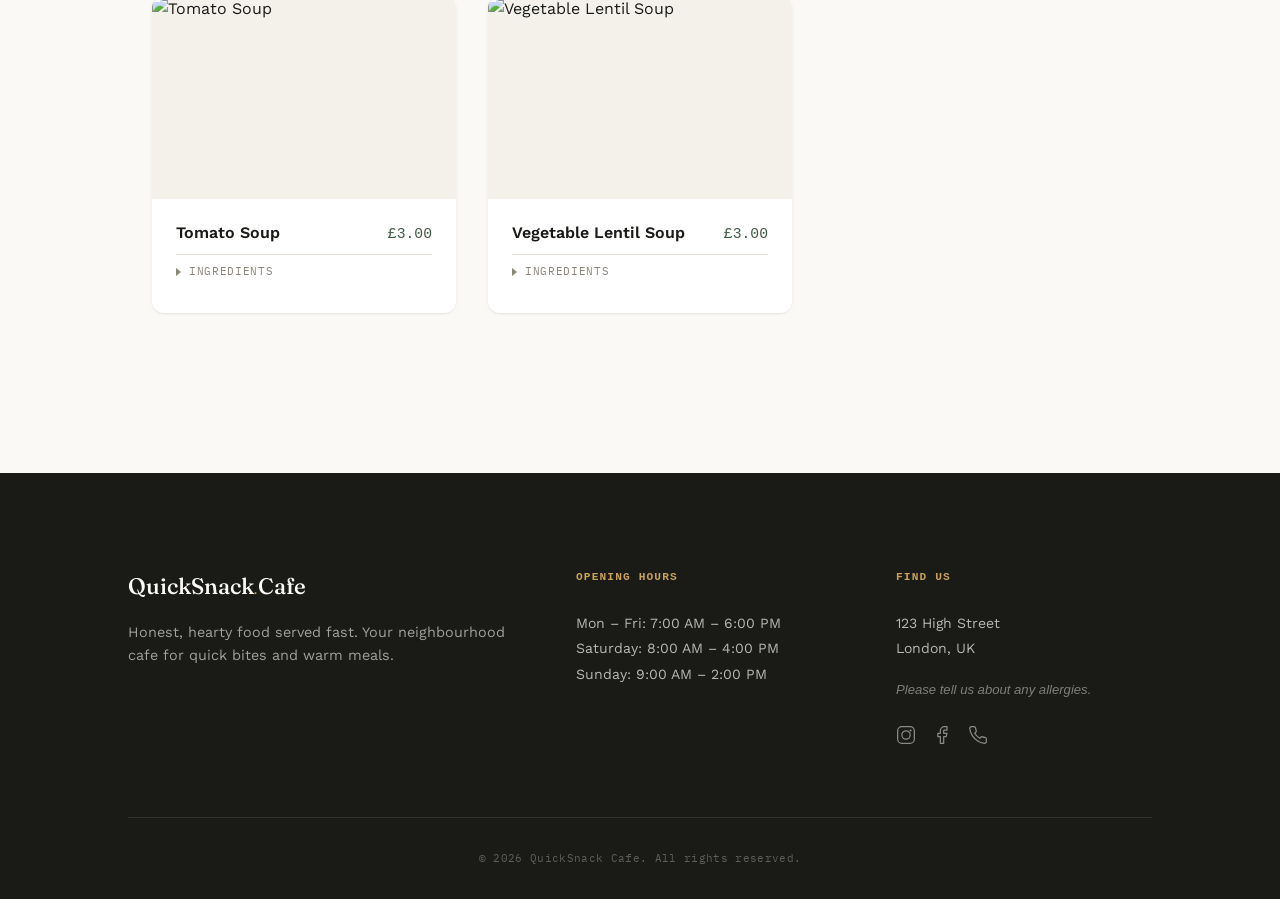
==== commit 346aec7b: "changes for demo" ====
--- a/index.html
+++ b/index.html
@@ -4,7 +4,19 @@
     <meta charset="UTF-8" />
     <meta name="viewport" content="width=device-width, initial-scale=1.0" />
     <title>QuickSnack Cafe — Menu</title>
-    <meta name="description" content="Menu for QuickSnack Cafe" />
+    <meta name="description" content="Quick bites made fresh daily. Honest, hearty food served fast at QuickSnack Cafe." />
+    <meta name="theme-color" content="#1a1a17" />
+
+    <!-- Open Graph -->
+    <meta property="og:title" content="QuickSnack Cafe — Menu" />
+    <meta property="og:description" content="Quick bites made fresh daily. Honest, hearty food served fast." />
+    <meta property="og:type" content="restaurant" />
+    <meta property="og:url" content="https://yogiatwork.github.io/quick-snack-cafe/" />
+
+    <!-- Favicon -->
+    <link rel="icon" href="data:image/svg+xml,<svg xmlns='http://www.w3.org/2000/svg' viewBox='0 0 100 100'><rect width='100' height='100' rx='18' fill='%231a1a17'/><text x='50' y='68' text-anchor='middle' font-family='Georgia,serif' font-size='60' font-weight='500' fill='%23faf9f6'>Q</text></svg>" />
+
+    <!-- Fonts -->
     <link rel="preconnect" href="https://fonts.googleapis.com" />
     <link rel="preconnect" href="https://fonts.gstatic.com" crossorigin />
     <link
@@ -14,22 +26,76 @@
     <link rel="stylesheet" href="styles.css" />
   </head>
   <body>
+
     <!-- COVER -->
     <header class="cover">
+      <div class="cover-bg" aria-hidden="true">
+        <img src="https://source.unsplash.com/1600x900/?cafe,food" alt="" class="cover-bg-img" loading="eager" />
+      </div>
+      <div class="cover-overlay" aria-hidden="true"></div>
       <div class="cover-inner">
-        <p class="eyebrow">Quick bites &nbsp;·&nbsp; Made fresh daily</p>
+        <p class="eyebrow">Quick bites &nbsp;&middot;&nbsp; Made fresh daily</p>
         <h1 class="cover-title">QuickSnack<span class="amp">.</span>Cafe</h1>
         <p class="cover-tagline">
-          Honest, hearty food served fast — from morning rolls to a hot bowl of
+          Honest, hearty food served fast &mdash; from morning rolls to a hot bowl of
           soup.
         </p>
         <div class="cover-rule" aria-hidden="true"></div>
         <p class="cover-hint">Scroll to open</p>
       </div>
+      <div class="scroll-indicator" aria-hidden="true">
+        <svg width="24" height="24" viewBox="0 0 24 24" fill="none" stroke="currentColor" stroke-width="2" stroke-linecap="round" stroke-linejoin="round">
+          <polyline points="6 9 12 15 18 9"></polyline>
+        </svg>
+      </div>
     </header>
+
+    <!-- HIGHLIGHTS -->
+    <section class="highlights">
+      <div class="highlights-inner">
+        <div class="highlight-card">
+          <svg class="highlight-icon" width="28" height="28" viewBox="0 0 24 24" fill="none" stroke="currentColor" stroke-width="1.5" stroke-linecap="round" stroke-linejoin="round">
+            <path d="M12 2C6.48 2 2 6.48 2 12s4.48 10 10 10 10-4.48 10-10S17.52 2 12 2z" fill="none"/>
+            <path d="M8 14s1.5 2 4 2 4-2 4-2" fill="none"/>
+            <line x1="9" y1="9" x2="9.01" y2="9"/>
+            <line x1="15" y1="9" x2="15.01" y2="9"/>
+          </svg>
+          <h3 class="highlight-title">Fresh Daily</h3>
+          <p class="highlight-desc">Cooked from scratch every morning</p>
+        </div>
+        <div class="highlight-card">
+          <svg class="highlight-icon" width="28" height="28" viewBox="0 0 24 24" fill="none" stroke="currentColor" stroke-width="1.5" stroke-linecap="round" stroke-linejoin="round">
+            <circle cx="12" cy="12" r="10"/>
+            <polyline points="12 6 12 12 16 14"/>
+          </svg>
+          <h3 class="highlight-title">Quick Service</h3>
+          <p class="highlight-desc">Ready in minutes, not hours</p>
+        </div>
+        <div class="highlight-card">
+          <svg class="highlight-icon" width="28" height="28" viewBox="0 0 24 24" fill="none" stroke="currentColor" stroke-width="1.5" stroke-linecap="round" stroke-linejoin="round">
+            <line x1="12" y1="1" x2="12" y2="23"/>
+            <path d="M17 5H9.5a3.5 3.5 0 0 0 0 7h5a3.5 3.5 0 0 1 0 7H6"/>
+          </svg>
+          <h3 class="highlight-title">Affordable Prices</h3>
+          <p class="highlight-desc">Great food that won't break the bank</p>
+        </div>
+        <div class="highlight-card">
+          <svg class="highlight-icon" width="28" height="28" viewBox="0 0 24 24" fill="none" stroke="currentColor" stroke-width="1.5" stroke-linecap="round" stroke-linejoin="round">
+            <path d="M20.84 4.61a5.5 5.5 0 0 0-7.78 0L12 5.67l-1.06-1.06a5.5 5.5 0 0 0-7.78 7.78l1.06 1.06L12 21.23l7.78-7.78 1.06-1.06a5.5 5.5 0 0 0 0-7.78z"/>
+          </svg>
+          <h3 class="highlight-title">Made with Love</h3>
+          <p class="highlight-desc">Every dish, crafted with care</p>
+        </div>
+      </div>
+    </section>
 
     <!-- NAV -->
     <nav class="menu-nav" aria-label="Menu sections">
+      <button class="nav-toggle" aria-label="Toggle navigation" aria-expanded="false">
+        <span class="nav-toggle-bar"></span>
+        <span class="nav-toggle-bar"></span>
+        <span class="nav-toggle-bar"></span>
+      </button>
       <div class="menu-nav-inner">
         <a href="#mains">Mains</a>
         <a href="#rolls">Rolls &amp; Breakfast</a>
@@ -37,113 +103,335 @@
       </div>
     </nav>
 
-    <!-- PAGES -->
+    <!-- MENU -->
     <main class="pages">
+
+      <!-- ---- MAINS ---- -->
       <section id="mains" class="menu-section">
         <h2 class="section-title">Mains</h2>
-        <ul class="menu-list">
-          <li class="menu-item">
-            <div class="menu-item-head">
-              <span class="menu-item-name">Hamburger</span>
-              <span class="dots" aria-hidden="true"></span>
-              <span class="menu-item-price">£4.50</span>
-            </div>
-          </li>
-          <li class="menu-item">
-            <div class="menu-item-head">
-              <span class="menu-item-name">Chicken Curry &amp; Rice</span>
-              <span class="dots" aria-hidden="true"></span>
-              <span class="menu-item-price">£3.50</span>
-            </div>
-          </li>
-          <li class="menu-item">
-            <div class="menu-item-head">
-              <span class="menu-item-name">Pasta</span>
-              <span class="dots" aria-hidden="true"></span>
-              <span class="menu-item-price">£3.00</span>
-            </div>
-          </li>
-          <li class="menu-item">
-            <div class="menu-item-head">
-              <span class="menu-item-name">Pennie with Bacon &amp; Eggs</span>
-              <span class="dots" aria-hidden="true"></span>
-              <span class="menu-item-price">£3.00</span>
-            </div>
-          </li>
-          <li class="menu-item">
-            <div class="menu-item-head">
-              <span class="menu-item-name">Hot Dog</span>
-              <span class="dots" aria-hidden="true"></span>
-              <span class="menu-item-price">£2.00</span>
-            </div>
-            <p class="menu-item-desc">Add-on</p>
-          </li>
-        </ul>
+        <div class="card-grid">
+
+          <article class="card">
+            <div class="card-image">
+              <img src="https://source.unsplash.com/600x400/?hamburger" alt="Hamburger" loading="lazy" />
+            </div>
+            <div class="card-body">
+              <div class="card-header">
+                <h3 class="card-name">Hamburger</h3>
+                <span class="card-price">&pound;4.50</span>
+              </div>
+              <details class="ingredients">
+                <summary class="ingredients-toggle">Ingredients</summary>
+                <ul class="ingredients-list">
+                  <li>Beef patty</li>
+                  <li>Lettuce</li>
+                  <li>Tomato</li>
+                  <li>Onion</li>
+                  <li>Cheese</li>
+                  <li>Bun</li>
+                  <li>Ketchup</li>
+                  <li>Mustard</li>
+                </ul>
+              </details>
+            </div>
+          </article>
+
+          <article class="card">
+            <div class="card-image">
+              <img src="https://source.unsplash.com/600x400/?chicken+curry" alt="Chicken Curry and Rice" loading="lazy" />
+            </div>
+            <div class="card-body">
+              <div class="card-header">
+                <h3 class="card-name">Chicken Curry &amp; Rice</h3>
+                <span class="card-price">&pound;3.50</span>
+              </div>
+              <details class="ingredients">
+                <summary class="ingredients-toggle">Ingredients</summary>
+                <ul class="ingredients-list">
+                  <li>Chicken</li>
+                  <li>Onion</li>
+                  <li>Garlic</li>
+                  <li>Ginger</li>
+                  <li>Curry powder</li>
+                  <li>Coconut milk</li>
+                  <li>Basmati rice</li>
+                </ul>
+              </details>
+            </div>
+          </article>
+
+          <article class="card">
+            <div class="card-image">
+              <img src="https://source.unsplash.com/600x400/?pasta" alt="Pasta" loading="lazy" />
+            </div>
+            <div class="card-body">
+              <div class="card-header">
+                <h3 class="card-name">Pasta</h3>
+                <span class="card-price">&pound;3.00</span>
+              </div>
+              <details class="ingredients">
+                <summary class="ingredients-toggle">Ingredients</summary>
+                <ul class="ingredients-list">
+                  <li>Pasta</li>
+                  <li>Olive oil</li>
+                  <li>Garlic</li>
+                  <li>Tomato sauce</li>
+                  <li>Basil</li>
+                  <li>Parmesan</li>
+                </ul>
+              </details>
+            </div>
+          </article>
+
+          <article class="card">
+            <div class="card-image">
+              <img src="https://source.unsplash.com/600x400/?penne+pasta" alt="Penne with Bacon and Eggs" loading="lazy" />
+            </div>
+            <div class="card-body">
+              <div class="card-header">
+                <h3 class="card-name">Penne with Bacon &amp; Eggs</h3>
+                <span class="card-price">&pound;3.00</span>
+              </div>
+              <details class="ingredients">
+                <summary class="ingredients-toggle">Ingredients</summary>
+                <ul class="ingredients-list">
+                  <li>Penne pasta</li>
+                  <li>Bacon</li>
+                  <li>Eggs</li>
+                  <li>Butter</li>
+                  <li>Pepper</li>
+                  <li>Chives</li>
+                </ul>
+              </details>
+            </div>
+          </article>
+
+          <article class="card">
+            <div class="card-image">
+              <img src="https://source.unsplash.com/600x400/?hotdog" alt="Hot Dog" loading="lazy" />
+            </div>
+            <div class="card-body">
+              <div class="card-header">
+                <h3 class="card-name">Hot Dog</h3>
+                <span class="card-price">&pound;2.00</span>
+              </div>
+              <p class="card-note">Add-on</p>
+              <details class="ingredients">
+                <summary class="ingredients-toggle">Ingredients</summary>
+                <ul class="ingredients-list">
+                  <li>Sausage</li>
+                  <li>Hot dog bun</li>
+                  <li>Mustard</li>
+                  <li>Ketchup</li>
+                  <li>Onions</li>
+                </ul>
+              </details>
+            </div>
+          </article>
+
+        </div>
       </section>
 
+      <!-- ---- ROLLS & BREAKFAST ---- -->
       <section id="rolls" class="menu-section">
         <h2 class="section-title">Rolls &amp; Breakfast</h2>
-        <ul class="menu-list">
-          <li class="menu-item">
-            <div class="menu-item-head">
-              <span class="menu-item-name">Omelette Paratha Egg Roll</span>
-              <span class="dots" aria-hidden="true"></span>
-              <span class="menu-item-price">£4.00</span>
-            </div>
-            <p class="menu-item-desc">Can be swapped for a plain egg roll</p>
-          </li>
-          <li class="menu-item">
-            <div class="menu-item-head">
-              <span class="menu-item-name">Bacon Scones with Morning Roll</span>
-              <span class="dots" aria-hidden="true"></span>
-              <span class="menu-item-price">£3.00</span>
-            </div>
-          </li>
-          <li class="menu-item">
-            <div class="menu-item-head">
-              <span class="menu-item-name"
-                >Morning Roll with Egg &amp; Bacon</span
-              >
-              <span class="dots" aria-hidden="true"></span>
-              <span class="menu-item-price">£2.00</span>
-            </div>
-            <p class="menu-item-desc">Add-on</p>
-          </li>
-          <li class="menu-item">
-            <div class="menu-item-head">
-              <span class="menu-item-name">Beans &amp; Egg</span>
-              <span class="dots" aria-hidden="true"></span>
-              <span class="menu-item-price">£2.00</span>
-            </div>
-          </li>
-        </ul>
+        <div class="card-grid">
+
+          <article class="card">
+            <div class="card-image">
+              <img src="https://source.unsplash.com/600x400/?egg+omelette" alt="Omelette Paratha Egg Roll" loading="lazy" />
+            </div>
+            <div class="card-body">
+              <div class="card-header">
+                <h3 class="card-name">Omelette Paratha Egg Roll</h3>
+                <span class="card-price">&pound;4.00</span>
+              </div>
+              <p class="card-note">Can be swapped for a plain egg roll</p>
+              <details class="ingredients">
+                <summary class="ingredients-toggle">Ingredients</summary>
+                <ul class="ingredients-list">
+                  <li>Eggs</li>
+                  <li>Paratha</li>
+                  <li>Onion</li>
+                  <li>Green chilli</li>
+                  <li>Coriander</li>
+                  <li>Salt</li>
+                </ul>
+              </details>
+            </div>
+          </article>
+
+          <article class="card">
+            <div class="card-image">
+              <img src="https://source.unsplash.com/600x400/?bacon+roll" alt="Bacon Scones with Morning Roll" loading="lazy" />
+            </div>
+            <div class="card-body">
+              <div class="card-header">
+                <h3 class="card-name">Bacon Scones with Morning Roll</h3>
+                <span class="card-price">&pound;3.00</span>
+              </div>
+              <details class="ingredients">
+                <summary class="ingredients-toggle">Ingredients</summary>
+                <ul class="ingredients-list">
+                  <li>Bacon</li>
+                  <li>Scones</li>
+                  <li>Butter</li>
+                  <li>Morning roll</li>
+                </ul>
+              </details>
+            </div>
+          </article>
+
+          <article class="card">
+            <div class="card-image">
+              <img src="https://source.unsplash.com/600x400/?breakfast+roll" alt="Morning Roll with Egg and Bacon" loading="lazy" />
+            </div>
+            <div class="card-body">
+              <div class="card-header">
+                <h3 class="card-name">Morning Roll with Egg &amp; Bacon</h3>
+                <span class="card-price">&pound;2.00</span>
+              </div>
+              <p class="card-note">Add-on</p>
+              <details class="ingredients">
+                <summary class="ingredients-toggle">Ingredients</summary>
+                <ul class="ingredients-list">
+                  <li>Eggs</li>
+                  <li>Bacon</li>
+                  <li>Morning roll</li>
+                  <li>Butter</li>
+                </ul>
+              </details>
+            </div>
+          </article>
+
+          <article class="card">
+            <div class="card-image">
+              <img src="https://source.unsplash.com/600x400/?beans+egg" alt="Beans and Egg" loading="lazy" />
+            </div>
+            <div class="card-body">
+              <div class="card-header">
+                <h3 class="card-name">Beans &amp; Egg</h3>
+                <span class="card-price">&pound;2.00</span>
+              </div>
+              <details class="ingredients">
+                <summary class="ingredients-toggle">Ingredients</summary>
+                <ul class="ingredients-list">
+                  <li>Baked beans</li>
+                  <li>Eggs</li>
+                  <li>Toast</li>
+                  <li>Butter</li>
+                  <li>Pepper</li>
+                </ul>
+              </details>
+            </div>
+          </article>
+
+        </div>
       </section>
 
+      <!-- ---- SOUPS ---- -->
       <section id="soups" class="menu-section">
         <h2 class="section-title">Soups</h2>
-        <ul class="menu-list">
-          <li class="menu-item">
-            <div class="menu-item-head">
-              <span class="menu-item-name">Tomato Soup</span>
-              <span class="dots" aria-hidden="true"></span>
-              <span class="menu-item-price">£3.00</span>
-            </div>
-          </li>
-          <li class="menu-item">
-            <div class="menu-item-head">
-              <span class="menu-item-name">Vegetable Lentil Soup</span>
-              <span class="dots" aria-hidden="true"></span>
-              <span class="menu-item-price">£3.00</span>
-            </div>
-          </li>
-        </ul>
+        <div class="card-grid">
+
+          <article class="card">
+            <div class="card-image">
+              <img src="https://source.unsplash.com/600x400/?tomato+soup" alt="Tomato Soup" loading="lazy" />
+            </div>
+            <div class="card-body">
+              <div class="card-header">
+                <h3 class="card-name">Tomato Soup</h3>
+                <span class="card-price">&pound;3.00</span>
+              </div>
+              <details class="ingredients">
+                <summary class="ingredients-toggle">Ingredients</summary>
+                <ul class="ingredients-list">
+                  <li>Tomatoes</li>
+                  <li>Onion</li>
+                  <li>Garlic</li>
+                  <li>Basil</li>
+                  <li>Cream</li>
+                  <li>Vegetable stock</li>
+                </ul>
+              </details>
+            </div>
+          </article>
+
+          <article class="card">
+            <div class="card-image">
+              <img src="https://source.unsplash.com/600x400/?lentil+soup" alt="Vegetable Lentil Soup" loading="lazy" />
+            </div>
+            <div class="card-body">
+              <div class="card-header">
+                <h3 class="card-name">Vegetable Lentil Soup</h3>
+                <span class="card-price">&pound;3.00</span>
+              </div>
+              <details class="ingredients">
+                <summary class="ingredients-toggle">Ingredients</summary>
+                <ul class="ingredients-list">
+                  <li>Red lentils</li>
+                  <li>Carrot</li>
+                  <li>Onion</li>
+                  <li>Celery</li>
+                  <li>Cumin</li>
+                  <li>Vegetable stock</li>
+                </ul>
+              </details>
+            </div>
+          </article>
+
+        </div>
       </section>
 
-      <footer class="menu-footer">
-        <p>Please tell us about any allergies.</p>
-        <p class="menu-footer-address">QuickSnack Cafe</p>
-      </footer>
     </main>
+
+    <!-- FOOTER -->
+    <footer class="site-footer">
+      <div class="footer-grid">
+        <div class="footer-col">
+          <h3 class="footer-brand">QuickSnack<span class="amp">.</span>Cafe</h3>
+          <p class="footer-about">Honest, hearty food served fast. Your neighbourhood cafe for quick bites and warm meals.</p>
+        </div>
+        <div class="footer-col">
+          <h4 class="footer-heading">Opening Hours</h4>
+          <ul class="footer-list">
+            <li>Mon &ndash; Fri: 7:00 AM &ndash; 6:00 PM</li>
+            <li>Saturday: 8:00 AM &ndash; 4:00 PM</li>
+            <li>Sunday: 9:00 AM &ndash; 2:00 PM</li>
+          </ul>
+        </div>
+        <div class="footer-col">
+          <h4 class="footer-heading">Find Us</h4>
+          <ul class="footer-list">
+            <li>123 High Street</li>
+            <li>London, UK</li>
+            <li class="footer-allergy">Please tell us about any allergies.</li>
+          </ul>
+          <div class="social-links">
+            <a href="#" aria-label="Instagram">
+              <svg width="20" height="20" viewBox="0 0 24 24" fill="none" stroke="currentColor" stroke-width="1.5" stroke-linecap="round" stroke-linejoin="round">
+                <rect x="2" y="2" width="20" height="20" rx="5" ry="5"/>
+                <circle cx="12" cy="12" r="5"/>
+                <circle cx="17.5" cy="6.5" r="1.25" fill="currentColor" stroke="none"/>
+              </svg>
+            </a>
+            <a href="#" aria-label="Facebook">
+              <svg width="20" height="20" viewBox="0 0 24 24" fill="none" stroke="currentColor" stroke-width="1.5" stroke-linecap="round" stroke-linejoin="round">
+                <path d="M18 2h-3a5 5 0 0 0-5 5v3H7v4h3v8h4v-8h3l1-4h-4V7a1 1 0 0 1 1-1h3z"/>
+              </svg>
+            </a>
+            <a href="tel:+441234567890" aria-label="Call us">
+              <svg width="20" height="20" viewBox="0 0 24 24" fill="none" stroke="currentColor" stroke-width="1.5" stroke-linecap="round" stroke-linejoin="round">
+                <path d="M22 16.92v3a2 2 0 0 1-2.18 2 19.79 19.79 0 0 1-8.63-3.07 19.5 19.5 0 0 1-6-6 19.79 19.79 0 0 1-3.07-8.67A2 2 0 0 1 4.11 2h3a2 2 0 0 1 2 1.72 12.84 12.84 0 0 0 .7 2.81 2 2 0 0 1-.45 2.11L8.09 9.91a16 16 0 0 0 6 6l1.27-1.27a2 2 0 0 1 2.11-.45 12.84 12.84 0 0 0 2.81.7A2 2 0 0 1 22 16.92z"/>
+              </svg>
+            </a>
+          </div>
+        </div>
+      </div>
+      <div class="footer-bottom">
+        <p>&copy; 2026 QuickSnack Cafe. All rights reserved.</p>
+      </div>
+    </footer>
 
     <script src="script.js"></script>
   </body>
--- a/styles.css
+++ b/styles.css
@@ -1,18 +1,59 @@
+/* ================================================
+   QuickSnack Cafe — Styles
+   Clean & minimal modern restaurant menu
+   ================================================ */
+
+/* ---------- TOKENS ---------- */
+
 :root {
+  /* Palette */
   --ink: #1a1a17;
+  --ink-soft: #2d2d28;
   --paper: #faf9f6;
   --paper-warm: #f3f1ea;
-  --accent: #3f5a44; /* deep forest green */
-  --accent-soft: #c9a15a; /* muted brass, used sparingly */
+  --accent: #3f5a44;
+  --accent-light: #5a7a60;
+  --accent-soft: #c9a15a;
   --muted: #8a8578;
   --line: #e2ded4;
+  --white: #ffffff;
+
+  /* Typography */
   --serif: "Fraunces", Georgia, serif;
   --sans: "Work Sans", -apple-system, BlinkMacSystemFont, sans-serif;
   --mono: "IBM Plex Mono", "Courier New", monospace;
-}
-
-* {
+
+  /* Spacing */
+  --space-xs: 0.25rem;
+  --space-sm: 0.5rem;
+  --space-md: 1rem;
+  --space-lg: 1.5rem;
+  --space-xl: 2rem;
+  --space-2xl: 3rem;
+  --space-3xl: 4rem;
+  --space-4xl: 6rem;
+
+  /* Transitions */
+  --ease-out: cubic-bezier(0.16, 1, 0.3, 1);
+  --duration-fast: 150ms;
+  --duration-normal: 300ms;
+  --duration-slow: 500ms;
+
+  /* Layout */
+  --max-w: 48rem;
+  --max-w-wide: 64rem;
+  --radius-sm: 8px;
+  --radius-md: 12px;
+  --radius-lg: 16px;
+}
+
+/* ---------- RESET ---------- */
+
+*,
+*::before,
+*::after {
   box-sizing: border-box;
+  margin: 0;
 }
 
 html {
@@ -23,7 +64,9 @@
   html {
     scroll-behavior: auto;
   }
-  * {
+  *,
+  *::before,
+  *::after {
     animation-duration: 0.001ms !important;
     animation-iteration-count: 1 !important;
     transition-duration: 0.001ms !important;
@@ -31,15 +74,21 @@
 }
 
 body {
-  margin: 0;
   background: var(--paper);
   color: var(--ink);
   font-family: var(--sans);
   -webkit-font-smoothing: antialiased;
+  -moz-osx-font-smoothing: grayscale;
+  line-height: 1.6;
 }
 
 a {
   color: inherit;
+}
+
+img {
+  display: block;
+  max-width: 100%;
 }
 
 /* ---------- COVER ---------- */
@@ -47,29 +96,47 @@
 .cover {
   background: var(--ink);
   color: var(--paper);
-  min-height: 92vh;
+  min-height: 100vh;
+  min-height: 100dvh;
   display: flex;
   align-items: center;
   justify-content: center;
-  padding: 8vh 1.5rem;
+  padding: var(--space-3xl) var(--space-lg);
   position: relative;
-}
-
-.cover::after {
-  /* page-edge shadow suggesting the cover is about to lift */
-  content: "";
+  overflow: hidden;
+}
+
+.cover-bg {
   position: absolute;
-  left: 0;
-  right: 0;
-  bottom: 0;
-  height: 40px;
-  background: linear-gradient(to bottom, transparent, rgba(0, 0, 0, 0.35));
-  pointer-events: none;
+  inset: 0;
+  z-index: 0;
+}
+
+.cover-bg-img {
+  width: 100%;
+  height: 100%;
+  object-fit: cover;
+  opacity: 0.15;
+  filter: blur(2px) saturate(0.6);
+}
+
+.cover-overlay {
+  position: absolute;
+  inset: 0;
+  z-index: 1;
+  background: linear-gradient(
+    180deg,
+    rgba(26, 26, 23, 0.7) 0%,
+    rgba(26, 26, 23, 0.85) 60%,
+    rgba(26, 26, 23, 1) 100%
+  );
 }
 
 .cover-inner {
+  position: relative;
+  z-index: 2;
   text-align: center;
-  max-width: 32rem;
+  max-width: 34rem;
 }
 
 .eyebrow {
@@ -78,7 +145,10 @@
   letter-spacing: 0.14em;
   text-transform: uppercase;
   color: var(--accent-soft);
-  margin: 0 0 1.75rem;
+  margin-bottom: var(--space-xl);
+  opacity: 0;
+  transform: translateY(12px);
+  animation: fadeUp 0.7s var(--ease-out) 0.2s forwards;
 }
 
 .cover-title {
@@ -86,8 +156,10 @@
   font-weight: 500;
   font-size: clamp(3rem, 11vw, 5.5rem);
   line-height: 1;
-  margin: 0;
   letter-spacing: -0.01em;
+  opacity: 0;
+  transform: translateY(16px);
+  animation: fadeUp 0.8s var(--ease-out) 0.35s forwards;
 }
 
 .cover-title .amp {
@@ -104,18 +176,24 @@
   font-weight: 300;
   font-size: clamp(1rem, 2.4vw, 1.2rem);
   color: #d8d5cb;
-  margin: 1.75rem auto 0;
+  margin: var(--space-lg) auto 0;
   max-width: 26rem;
   line-height: 1.6;
+  opacity: 0;
+  transform: translateY(14px);
+  animation: fadeUp 0.7s var(--ease-out) 0.55s forwards;
 }
 
 .cover-rule {
   width: 44px;
   height: 1px;
   background: var(--accent-soft);
-  opacity: 0.6;
-  margin: 2.5rem auto 1.25rem;
-}
+  opacity: 0;
+  margin: var(--space-2xl) auto var(--space-lg);
+  animation: fadeUp 0.6s var(--ease-out) 0.7s forwards;
+}
+
+
 
 .cover-hint {
   font-family: var(--mono);
@@ -123,7 +201,95 @@
   letter-spacing: 0.1em;
   text-transform: uppercase;
   color: var(--muted);
-  margin: 0;
+  opacity: 0;
+  transform: translateY(10px);
+  animation: fadeUp 0.6s var(--ease-out) 0.85s forwards;
+}
+
+/* Scroll indicator */
+.scroll-indicator {
+  position: absolute;
+  bottom: var(--space-xl);
+  left: 50%;
+  transform: translateX(-50%);
+  z-index: 2;
+  color: var(--muted);
+  opacity: 0;
+  animation: fadeUp 0.5s var(--ease-out) 1.1s forwards;
+}
+
+.scroll-indicator svg {
+  animation: bounce 2s ease-in-out infinite 1.5s;
+}
+
+@keyframes bounce {
+  0%, 20%, 50%, 80%, 100% {
+    transform: translateY(0);
+  }
+  40% {
+    transform: translateY(-6px);
+  }
+  60% {
+    transform: translateY(-3px);
+  }
+}
+
+@keyframes fadeUp {
+  to {
+    opacity: 1;
+    transform: translateY(0);
+  }
+}
+
+/* ---------- HIGHLIGHTS ---------- */
+
+.highlights {
+  padding: var(--space-3xl) var(--space-lg);
+  background: var(--white);
+  border-bottom: 1px solid var(--line);
+}
+
+.highlights-inner {
+  max-width: var(--max-w-wide);
+  margin: 0 auto;
+  display: grid;
+  grid-template-columns: repeat(4, 1fr);
+  gap: var(--space-xl);
+}
+
+@media (max-width: 768px) {
+  .highlights-inner {
+    grid-template-columns: repeat(2, 1fr);
+  }
+}
+
+@media (max-width: 480px) {
+  .highlights-inner {
+    grid-template-columns: 1fr;
+  }
+}
+
+.highlight-card {
+  text-align: center;
+  padding: var(--space-lg);
+}
+
+.highlight-icon {
+  color: var(--accent);
+  margin-bottom: var(--space-md);
+}
+
+.highlight-title {
+  font-family: var(--serif);
+  font-weight: 500;
+  font-size: 1.05rem;
+  margin-bottom: var(--space-xs);
+}
+
+.highlight-desc {
+  font-size: 0.88rem;
+  color: var(--muted);
+  line-height: 1.5;
 }
 
 /* ---------- NAV ---------- */
@@ -131,17 +297,19 @@
 .menu-nav {
   position: sticky;
   top: 0;
-  z-index: 10;
-  background: var(--paper);
+  z-index: 100;
+  background: rgba(250, 249, 246, 0.85);
+  backdrop-filter: blur(16px);
+  -webkit-backdrop-filter: blur(16px);
   border-bottom: 1px solid var(--line);
 }
 
 .menu-nav-inner {
-  max-width: 42rem;
+  max-width: var(--max-w);
   margin: 0 auto;
   display: flex;
   gap: clamp(1rem, 4vw, 2rem);
-  padding: 0.9rem 1.5rem;
+  padding: 0.9rem var(--space-lg);
   overflow-x: auto;
   -ms-overflow-style: none;
   scrollbar-width: none;
@@ -159,126 +327,363 @@
   text-decoration: none;
   color: var(--muted);
   white-space: nowrap;
-  transition: color 0.2s ease;
+  transition: color var(--duration-fast) ease;
 }
 
 .menu-nav-inner a:hover,
-.menu-nav-inner a:focus-visible {
+.menu-nav-inner a:focus-visible,
+.menu-nav-inner a.active {
   color: var(--accent);
 }
 
+/* Mobile nav toggle */
+.nav-toggle {
+  display: none;
+  background: none;
+  border: none;
+  cursor: pointer;
+  padding: 0.75rem var(--space-lg);
+  width: 100%;
+  text-align: left;
+}
+
+.nav-toggle-bar {
+  display: block;
+  width: 20px;
+  height: 2px;
+  background: var(--ink);
+  margin: 4px 0;
+  transition: transform var(--duration-normal) var(--ease-out),
+              opacity var(--duration-fast) ease;
+}
+
+.nav-toggle[aria-expanded="true"] .nav-toggle-bar:nth-child(1) {
+  transform: translateY(6px) rotate(45deg);
+}
+.nav-toggle[aria-expanded="true"] .nav-toggle-bar:nth-child(2) {
+  opacity: 0;
+}
+.nav-toggle[aria-expanded="true"] .nav-toggle-bar:nth-child(3) {
+  transform: translateY(-6px) rotate(-45deg);
+}
+
+@media (max-width: 600px) {
+  .nav-toggle {
+    display: block;
+  }
+
+  .menu-nav-inner {
+    display: none;
+    flex-direction: column;
+    padding: 0 var(--space-lg) var(--space-md);
+    gap: 0;
+  }
+
+  .menu-nav-inner.open {
+    display: flex;
+  }
+
+  .menu-nav-inner a {
+    padding: 0.6rem 0;
+    border-bottom: 1px solid var(--line);
+  }
+
+  .menu-nav-inner a:last-child {
+    border-bottom: none;
+  }
+}
+
 /* ---------- PAGES ---------- */
 
 .pages {
-  max-width: 42rem;
+  max-width: var(--max-w-wide);
   margin: 0 auto;
-  padding: 4rem 1.5rem 2rem;
-}
+  padding: var(--space-4xl) var(--space-lg) var(--space-3xl);
+}
+
+/* ---------- MENU SECTIONS ---------- */
 
 .menu-section {
-  margin-bottom: 4.5rem;
+  margin-bottom: var(--space-4xl);
   scroll-margin-top: 4rem;
+}
+
+.section-title {
+  font-family: var(--serif);
+  font-weight: 500;
+  font-size: clamp(1.5rem, 4vw, 2rem);
+  margin-bottom: var(--space-xl);
+  color: var(--accent);
   opacity: 0;
   transform: translateY(14px);
-  animation: rise 0.6s ease forwards;
-}
-
-.menu-section:nth-of-type(1) {
-  animation-delay: 0.02s;
-}
-.menu-section:nth-of-type(2) {
-  animation-delay: 0.05s;
-}
-.menu-section:nth-of-type(3) {
-  animation-delay: 0.08s;
-}
-.menu-section:nth-of-type(4) {
-  animation-delay: 0.1s;
-}
-
-@keyframes rise {
+}
+
+.section-title.in-view {
+  animation: fadeUp 0.6s var(--ease-out) forwards;
+}
+
+/* ---------- CARD GRID ---------- */
+
+.card-grid {
+  display: grid;
+  grid-template-columns: repeat(auto-fill, minmax(280px, 1fr));
+  gap: var(--space-xl);
+}
+
+/* ---------- CARD ---------- */
+
+.card {
+  background: var(--white);
+  border-radius: var(--radius-md);
+  overflow: hidden;
+  box-shadow: 0 1px 3px rgba(0, 0, 0, 0.06), 0 1px 2px rgba(0, 0, 0, 0.04);
+  transition: transform var(--duration-normal) var(--ease-out),
+              box-shadow var(--duration-normal) var(--ease-out);
+  opacity: 0;
+  transform: translateY(20px);
+}
+
+.card.in-view {
+  animation: cardIn 0.5s var(--ease-out) forwards;
+}
+
+.card:hover {
+  transform: translateY(-4px);
+  box-shadow: 0 12px 24px rgba(0, 0, 0, 0.08), 0 4px 8px rgba(0, 0, 0, 0.04);
+}
+
+@keyframes cardIn {
   to {
     opacity: 1;
     transform: translateY(0);
   }
 }
 
-.section-title {
+/* Card image */
+.card-image {
+  aspect-ratio: 3 / 2;
+  overflow: hidden;
+  background: var(--paper-warm);
+}
+
+.card-image img {
+  width: 100%;
+  height: 100%;
+  object-fit: cover;
+  transition: transform var(--duration-slow) var(--ease-out);
+}
+
+.card:hover .card-image img {
+  transform: scale(1.04);
+}
+
+/* Card body */
+.card-body {
+  padding: var(--space-lg);
+}
+
+.card-header {
+  display: flex;
+  align-items: baseline;
+  justify-content: space-between;
+  gap: var(--space-md);
+  margin-bottom: var(--space-sm);
+}
+
+.card-name {
+  font-family: var(--sans);
+  font-weight: 600;
+  font-size: 1rem;
+  line-height: 1.3;
+}
+
+.card-price {
+  font-family: var(--mono);
+  font-size: 0.92rem;
+  color: var(--accent);
+  font-weight: 500;
+  white-space: nowrap;
+  flex-shrink: 0;
+}
+
+.card-note {
+  font-family: var(--sans);
+  font-size: 0.82rem;
+  color: var(--accent-soft);
+  font-style: italic;
+  margin-bottom: var(--space-sm);
+}
+
+/* ---------- INGREDIENTS ---------- */
+
+.ingredients {
+  margin-top: var(--space-sm);
+  border-top: 1px solid var(--line);
+}
+
+.ingredients-toggle {
+  font-family: var(--mono);
+  font-size: 0.7rem;
+  letter-spacing: 0.06em;
+  text-transform: uppercase;
+  color: var(--muted);
+  cursor: pointer;
+  padding: var(--space-sm) 0;
+  list-style: none;
+  display: flex;
+  align-items: center;
+  gap: var(--space-sm);
+  transition: color var(--duration-fast) ease;
+  user-select: none;
+}
+
+.ingredients-toggle::-webkit-details-marker {
+  display: none;
+}
+
+.ingredients-toggle::before {
+  content: "";
+  display: inline-block;
+  width: 0;
+  height: 0;
+  border-left: 5px solid var(--muted);
+  border-top: 4px solid transparent;
+  border-bottom: 4px solid transparent;
+  transition: transform var(--duration-normal) var(--ease-out);
+  flex-shrink: 0;
+}
+
+details[open] > .ingredients-toggle::before {
+  transform: rotate(90deg);
+}
+
+.ingredients-toggle:hover {
+  color: var(--accent);
+}
+
+.ingredients-toggle:hover::before {
+  border-left-color: var(--accent);
+}
+
+.ingredients-list {
+  list-style: none;
+  padding: 0 0 var(--space-sm);
+  display: flex;
+  flex-wrap: wrap;
+  gap: var(--space-xs) var(--space-sm);
+}
+
+.ingredients-list li {
+  font-family: var(--sans);
+  font-size: 0.78rem;
+  color: var(--muted);
+  background: var(--paper-warm);
+  padding: 0.2rem 0.55rem;
+  border-radius: 4px;
+  line-height: 1.5;
+}
+
+/* ---------- FOOTER ---------- */
+
+.site-footer {
+  background: var(--ink);
+  color: var(--paper);
+  padding: var(--space-4xl) var(--space-lg) var(--space-xl);
+}
+
+.footer-grid {
+  max-width: var(--max-w-wide);
+  margin: 0 auto;
+  display: grid;
+  grid-template-columns: 1.5fr 1fr 1fr;
+  gap: var(--space-3xl);
+  padding-bottom: var(--space-3xl);
+  border-bottom: 1px solid rgba(250, 249, 246, 0.1);
+}
+
+@media (max-width: 768px) {
+  .footer-grid {
+    grid-template-columns: 1fr;
+    gap: var(--space-2xl);
+  }
+}
+
+.footer-brand {
   font-family: var(--serif);
   font-weight: 500;
-  font-size: 1.6rem;
-  margin: 0 0 1.75rem;
-  color: var(--accent);
-}
-
-.menu-list {
+  font-size: 1.4rem;
+  margin-bottom: var(--space-md);
+}
+
+.footer-brand .amp {
+  font-style: italic;
+  font-weight: 300;
+  color: var(--accent-soft);
+  font-size: 0.85em;
+}
+
+.footer-about {
+  font-size: 0.9rem;
+  color: rgba(250, 249, 246, 0.6);
+  line-height: 1.6;
+  max-width: 24rem;
+}
+
+.footer-heading {
+  font-family: var(--mono);
+  font-size: 0.7rem;
+  letter-spacing: 0.1em;
+  text-transform: uppercase;
+  color: var(--accent-soft);
+  margin-bottom: var(--space-lg);
+}
+
+.footer-list {
   list-style: none;
-  margin: 0;
   padding: 0;
 }
 
-.menu-item {
-  padding: 1.1rem 0;
-  border-bottom: 1px solid var(--line);
-}
-
-.menu-item:last-child {
-  border-bottom: none;
-}
-
-.menu-item-head {
+.footer-list li {
+  font-size: 0.88rem;
+  color: rgba(250, 249, 246, 0.7);
+  line-height: 1.8;
+}
+
+.footer-allergy {
+  margin-top: var(--space-md);
+  font-style: italic;
+  color: rgba(250, 249, 246, 0.45) !important;
+  font-size: 0.82rem !important;
+}
+
+.social-links {
   display: flex;
-  align-items: baseline;
-  gap: 0.5rem;
-}
-
-.menu-item-name {
-  font-family: var(--sans);
-  font-weight: 500;
-  font-size: 1.02rem;
-  flex-shrink: 0;
-}
-
-.dots {
-  flex: 1 1 auto;
-  border-bottom: 1px dotted var(--muted);
-  opacity: 0.5;
-  margin-bottom: 0.28em;
-  min-width: 1rem;
-}
-
-.menu-item-price {
+  gap: var(--space-md);
+  margin-top: var(--space-lg);
+}
+
+.social-links a {
+  color: rgba(250, 249, 246, 0.5);
+  transition: color var(--duration-fast) ease;
+}
+
+.social-links a:hover,
+.social-links a:focus-visible {
+  color: var(--accent-soft);
+}
+
+.footer-bottom {
+  max-width: var(--max-w-wide);
+  margin: 0 auto;
+  padding-top: var(--space-xl);
+  text-align: center;
+}
+
+.footer-bottom p {
   font-family: var(--mono);
-  font-size: 0.92rem;
-  flex-shrink: 0;
-  color: var(--accent);
-}
-
-.menu-item-desc {
-  font-family: var(--sans);
-  font-weight: 400;
-  font-size: 0.88rem;
-  color: var(--muted);
-  margin: 0.35rem 0 0;
-  line-height: 1.5;
-}
-
-/* ---------- FOOTER ---------- */
-
-.menu-footer {
-  border-top: 1px solid var(--line);
-  padding-top: 2rem;
-  margin-top: 1rem;
-  text-align: center;
-  font-family: var(--mono);
-  font-size: 0.72rem;
+  font-size: 0.68rem;
   letter-spacing: 0.03em;
-  color: var(--muted);
-  line-height: 1.9;
-}
-
-.menu-footer-address {
-  color: var(--ink);
+  color: rgba(250, 249, 246, 0.3);
 }
 
 /* ---------- FOCUS STATES ---------- */
@@ -287,3 +692,30 @@
   outline: 2px solid var(--accent);
   outline-offset: 3px;
 }
+
+button:focus-visible {
+  outline: 2px solid var(--accent);
+  outline-offset: 3px;
+}
+
+/* ---------- PRINT ---------- */
+
+@media print {
+  .cover,
+  .highlights,
+  .menu-nav,
+  .scroll-indicator,
+  .nav-toggle {
+    display: none;
+  }
+
+  .pages {
+    padding: 0;
+  }
+
+  .card {
+    break-inside: avoid;
+    box-shadow: none;
+    border: 1px solid var(--line);
+  }
+}
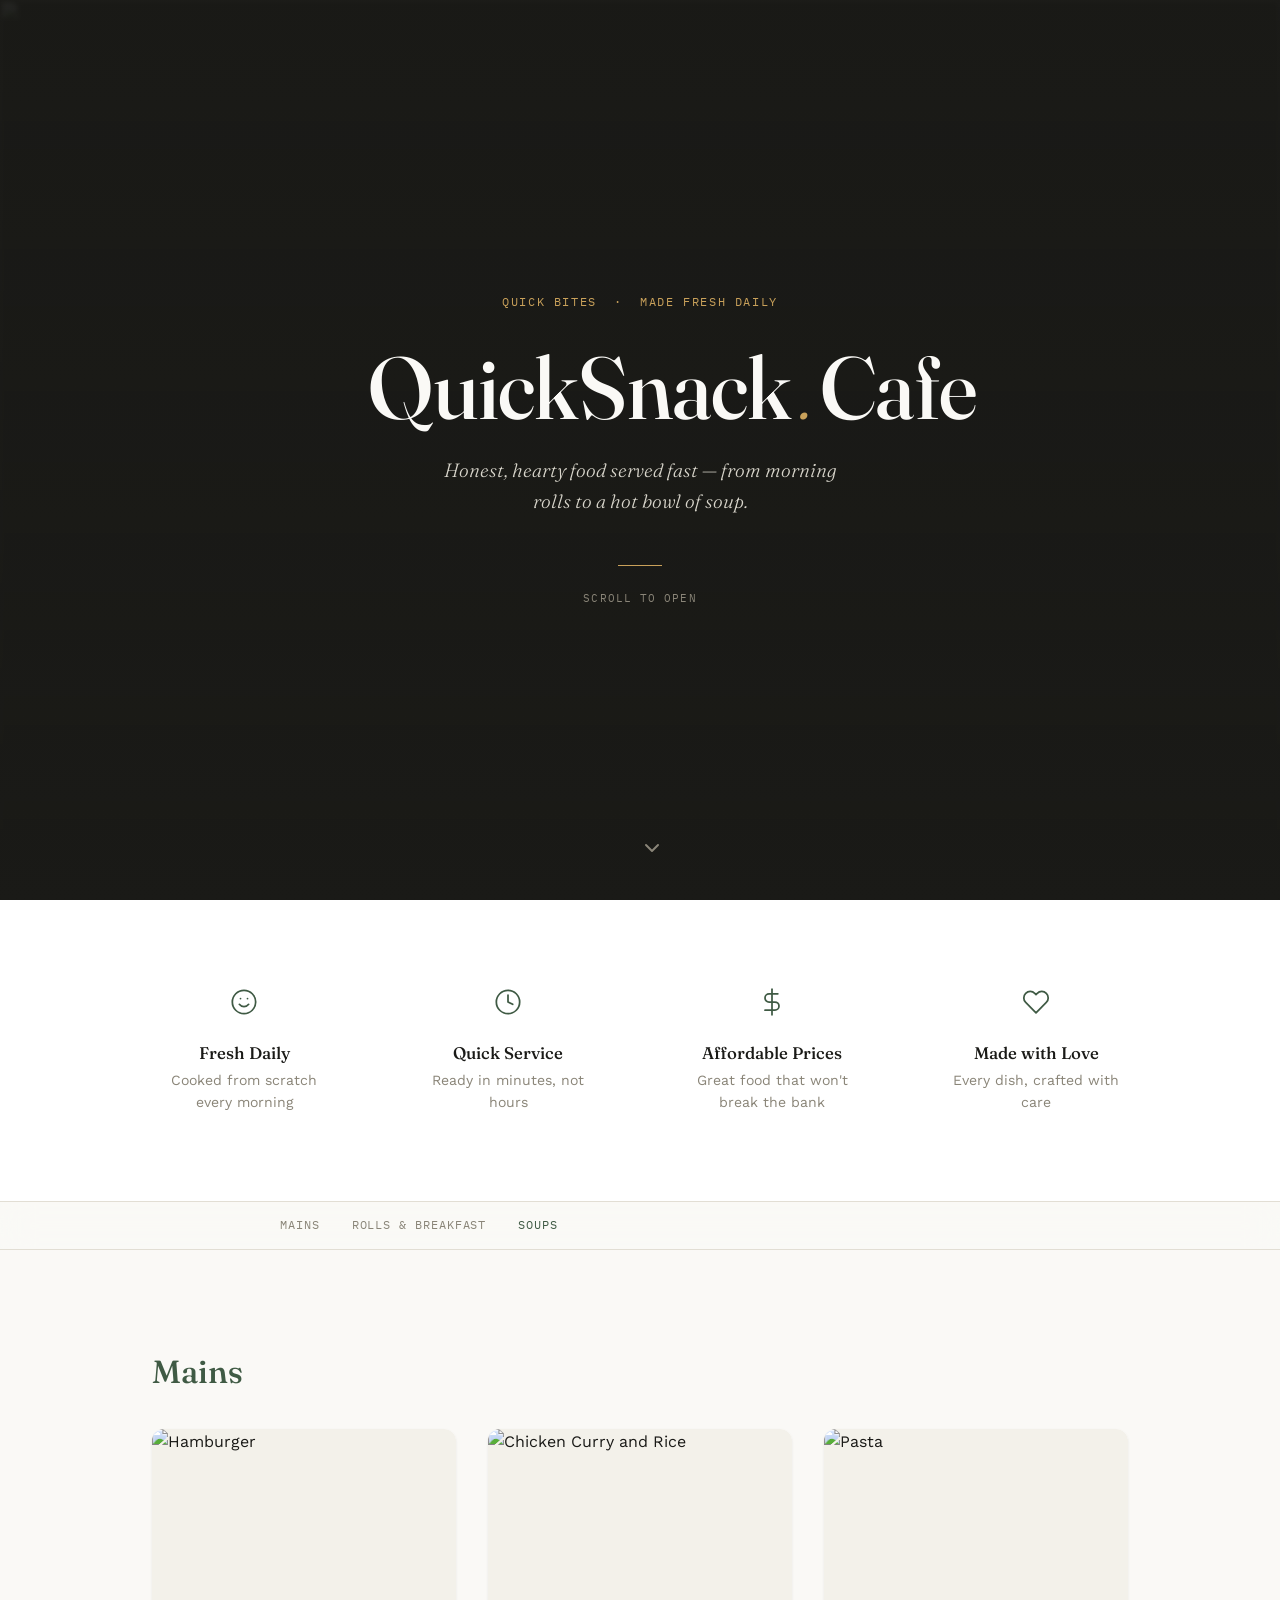
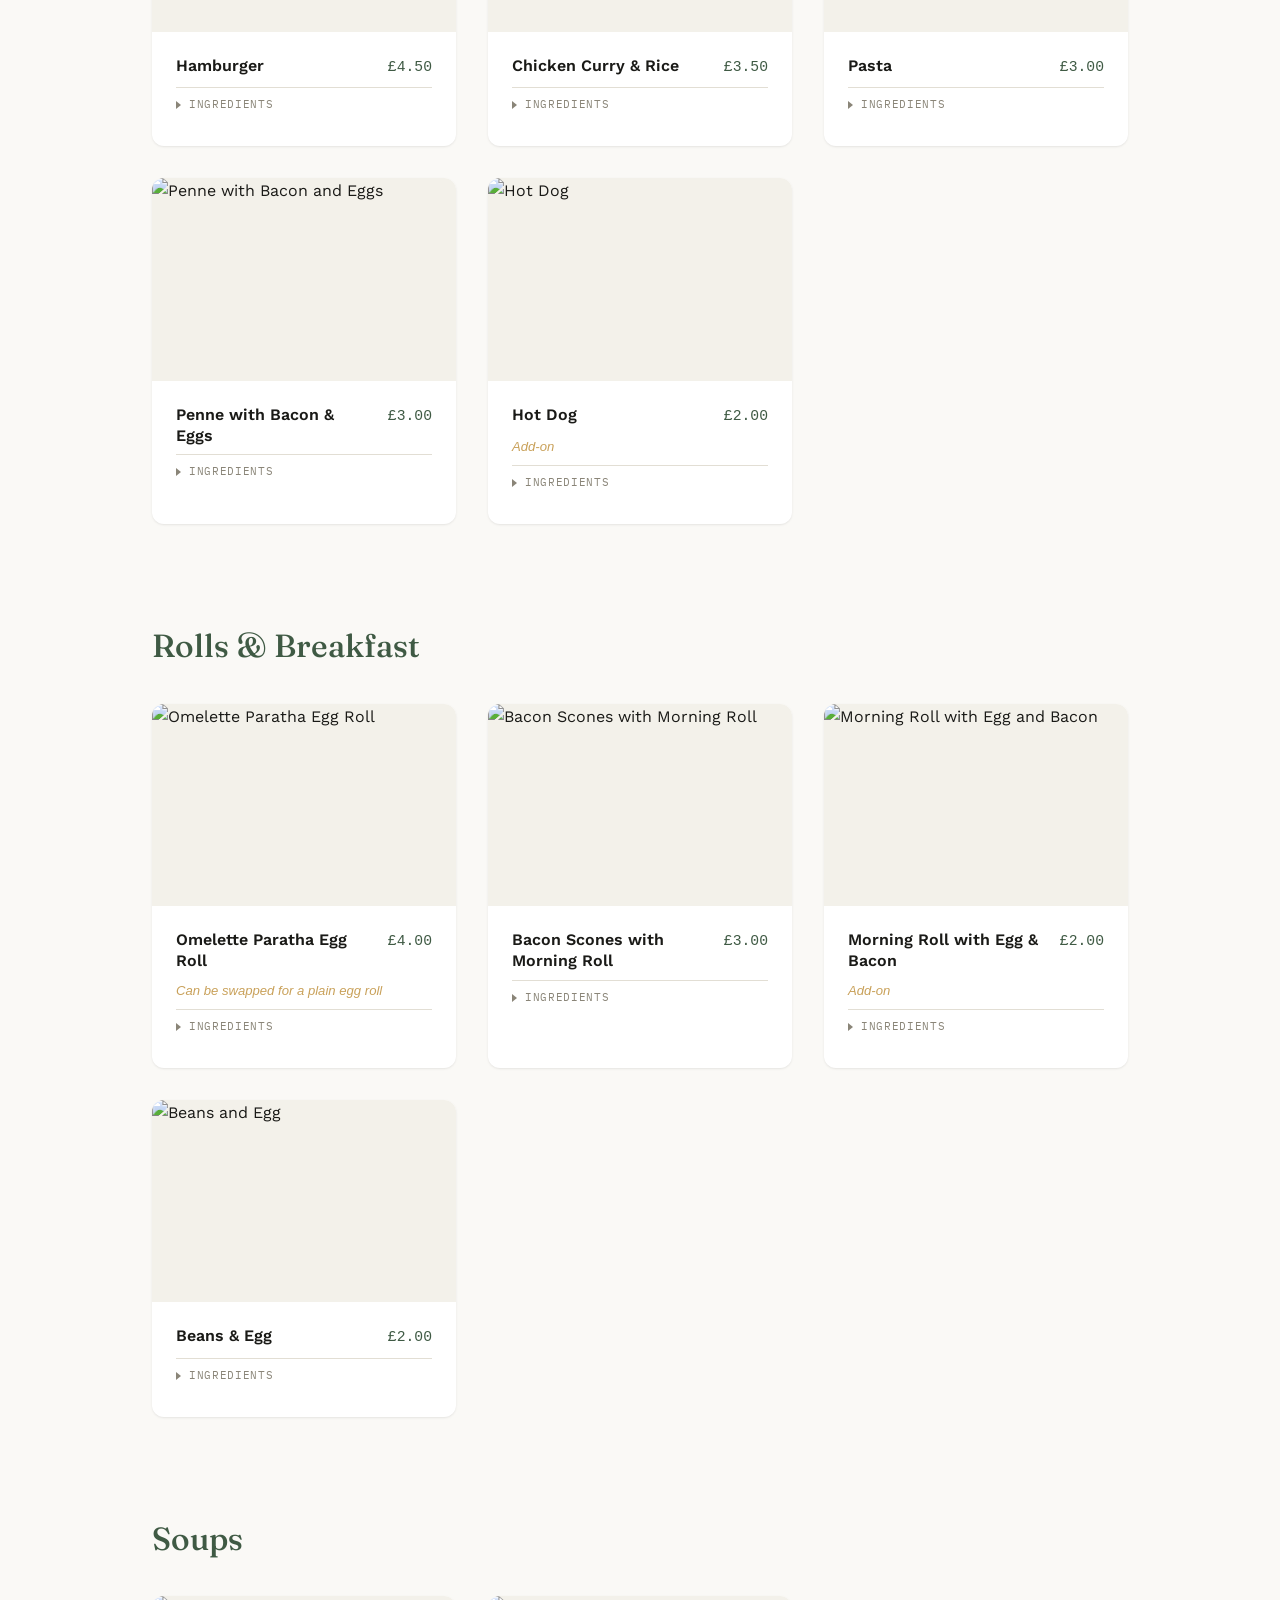
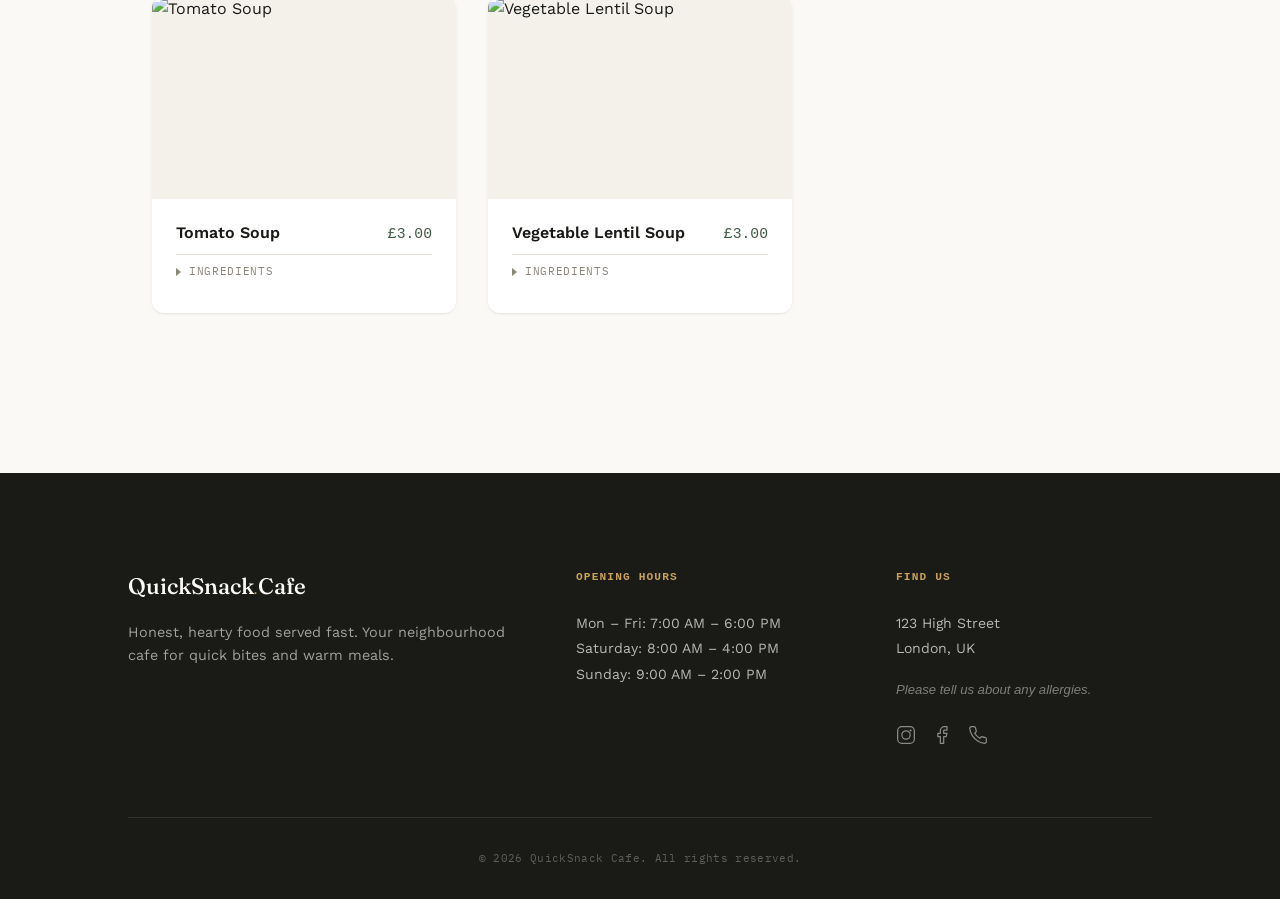
==== commit 017cd877: "another change" ====
--- a/index.html
+++ b/index.html
@@ -30,7 +30,7 @@
     <!-- COVER -->
     <header class="cover">
       <div class="cover-bg" aria-hidden="true">
-        <img src="https://source.unsplash.com/1600x900/?cafe,food" alt="" class="cover-bg-img" loading="eager" />
+        <img src="https://images.unsplash.com/photo-1555396273-367ea4eb4db5?w=1600&h=900&fit=crop&auto=format" alt="" class="cover-bg-img" loading="eager" />
       </div>
       <div class="cover-overlay" aria-hidden="true"></div>
       <div class="cover-inner">
@@ -113,7 +113,7 @@
 
           <article class="card">
             <div class="card-image">
-              <img src="https://source.unsplash.com/600x400/?hamburger" alt="Hamburger" loading="lazy" />
+              <img src="https://images.unsplash.com/photo-1568901346375-23c9450c58cd?w=600&h=400&fit=crop&auto=format" alt="Hamburger" loading="lazy" />
             </div>
             <div class="card-body">
               <div class="card-header">
@@ -138,7 +138,7 @@
 
           <article class="card">
             <div class="card-image">
-              <img src="https://source.unsplash.com/600x400/?chicken+curry" alt="Chicken Curry and Rice" loading="lazy" />
+              <img src="https://images.unsplash.com/photo-1585937421612-70a008356fbe?w=600&h=400&fit=crop&auto=format" alt="Chicken Curry and Rice" loading="lazy" />
             </div>
             <div class="card-body">
               <div class="card-header">
@@ -162,7 +162,7 @@
 
           <article class="card">
             <div class="card-image">
-              <img src="https://source.unsplash.com/600x400/?pasta" alt="Pasta" loading="lazy" />
+              <img src="https://images.unsplash.com/photo-1621996346565-e3dbc646d9a9?w=600&h=400&fit=crop&auto=format" alt="Pasta" loading="lazy" />
             </div>
             <div class="card-body">
               <div class="card-header">
@@ -185,7 +185,7 @@
 
           <article class="card">
             <div class="card-image">
-              <img src="https://source.unsplash.com/600x400/?penne+pasta" alt="Penne with Bacon and Eggs" loading="lazy" />
+              <img src="https://images.unsplash.com/photo-1476718406336-bb5a9690ee2a?w=600&h=400&fit=crop&auto=format" alt="Penne with Bacon and Eggs" loading="lazy" />
             </div>
             <div class="card-body">
               <div class="card-header">
@@ -208,7 +208,7 @@
 
           <article class="card">
             <div class="card-image">
-              <img src="https://source.unsplash.com/600x400/?hotdog" alt="Hot Dog" loading="lazy" />
+              <img src="https://images.unsplash.com/photo-1612392062631-94dd858cba88?w=600&h=400&fit=crop&auto=format" alt="Hot Dog" loading="lazy" />
             </div>
             <div class="card-body">
               <div class="card-header">
@@ -239,7 +239,7 @@
 
           <article class="card">
             <div class="card-image">
-              <img src="https://source.unsplash.com/600x400/?egg+omelette" alt="Omelette Paratha Egg Roll" loading="lazy" />
+              <img src="https://images.unsplash.com/photo-1510693206972-df098062cb71?w=600&h=400&fit=crop&auto=format" alt="Omelette Paratha Egg Roll" loading="lazy" />
             </div>
             <div class="card-body">
               <div class="card-header">
@@ -263,7 +263,7 @@
 
           <article class="card">
             <div class="card-image">
-              <img src="https://source.unsplash.com/600x400/?bacon+roll" alt="Bacon Scones with Morning Roll" loading="lazy" />
+              <img src="https://images.unsplash.com/photo-1558030006-450675393462?w=600&h=400&fit=crop&auto=format" alt="Bacon Scones with Morning Roll" loading="lazy" />
             </div>
             <div class="card-body">
               <div class="card-header">
@@ -284,7 +284,7 @@
 
           <article class="card">
             <div class="card-image">
-              <img src="https://source.unsplash.com/600x400/?breakfast+roll" alt="Morning Roll with Egg and Bacon" loading="lazy" />
+              <img src="https://images.unsplash.com/photo-1567620905732-2d1ec7ab7445?w=600&h=400&fit=crop&auto=format" alt="Morning Roll with Egg and Bacon" loading="lazy" />
             </div>
             <div class="card-body">
               <div class="card-header">
@@ -306,7 +306,7 @@
 
           <article class="card">
             <div class="card-image">
-              <img src="https://source.unsplash.com/600x400/?beans+egg" alt="Beans and Egg" loading="lazy" />
+              <img src="https://images.unsplash.com/photo-1529692236671-f1f6cf9683ba?w=600&h=400&fit=crop&auto=format" alt="Beans and Egg" loading="lazy" />
             </div>
             <div class="card-body">
               <div class="card-header">
@@ -336,7 +336,7 @@
 
           <article class="card">
             <div class="card-image">
-              <img src="https://source.unsplash.com/600x400/?tomato+soup" alt="Tomato Soup" loading="lazy" />
+              <img src="https://images.unsplash.com/photo-1547592166-23ac45744acd?w=600&h=400&fit=crop&auto=format" alt="Tomato Soup" loading="lazy" />
             </div>
             <div class="card-body">
               <div class="card-header">
@@ -359,7 +359,7 @@
 
           <article class="card">
             <div class="card-image">
-              <img src="https://source.unsplash.com/600x400/?lentil+soup" alt="Vegetable Lentil Soup" loading="lazy" />
+              <img src="https://images.unsplash.com/photo-1603105037880-880cd4f5b149?w=600&h=400&fit=crop&auto=format" alt="Vegetable Lentil Soup" loading="lazy" />
             </div>
             <div class="card-body">
               <div class="card-header">
